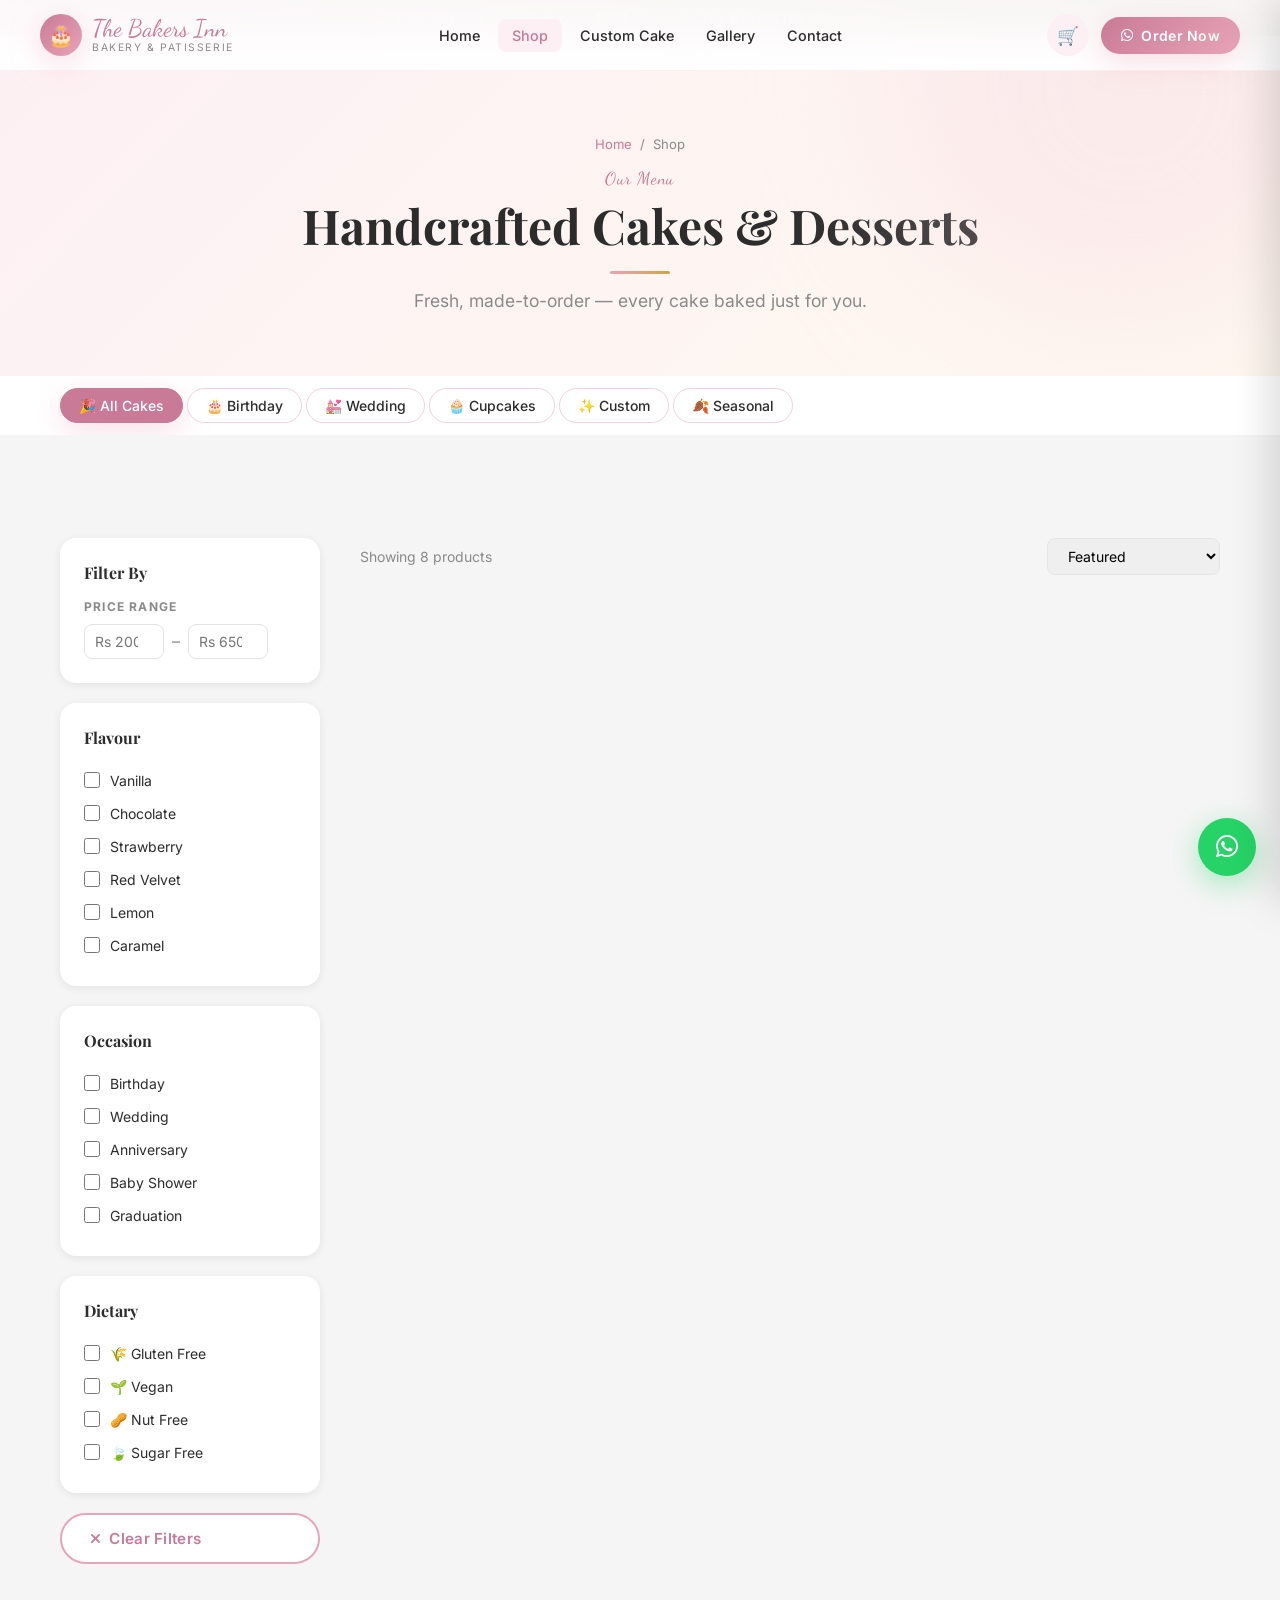
==== shop.html @ 8a005596 "main" ====
<!DOCTYPE html>
<html lang="en">
<head>
  <meta charset="UTF-8">
  <meta name="viewport" content="width=device-width, initial-scale=1.0">
  <title>Shop — The Bakers Inn</title>
  <meta name="description" content="Browse our full menu of handcrafted cakes. Birthday cakes, wedding cakes, cupcakes, and custom designs. Order online or via WhatsApp.">
  <link rel="icon" type="image/svg+xml" href="data:image/svg+xml,<svg xmlns='http://www.w3.org/2000/svg' viewBox='0 0 100 100'><text y='.9em' font-size='90'>🎂</text></svg>">
  <link rel="preconnect" href="https://fonts.googleapis.com">
  <link rel="preconnect" href="https://fonts.gstatic.com" crossorigin>
  <link href="https://fonts.googleapis.com/css2?family=Playfair+Display:ital,wght@0,400;0,600;0,700;1,400;1,600&family=Inter:wght@300;400;500;600;700&family=Dancing+Script:wght@600;700&display=swap" rel="stylesheet">
  <link rel="stylesheet" href="https://cdn.jsdelivr.net/npm/@fortawesome/fontawesome-free@6.4.0/css/all.min.css">
  <link rel="stylesheet" href="css/style.css">
  <style>
    .shop-layout { display: grid; grid-template-columns: 260px 1fr; gap: 40px; align-items: start; }
    .shop-sidebar { position: sticky; top: 90px; }
    .filter-card { background: var(--white); border-radius: var(--radius); padding: 24px; box-shadow: var(--shadow-sm); margin-bottom: 20px; }
    .filter-card h4 { font-family: var(--font-serif); font-weight: 700; margin-bottom: 16px; font-size: 1rem; }
    .filter-option { display: flex; align-items: center; gap: 10px; padding: 8px 0; cursor: pointer; }
    .filter-option input[type="checkbox"], .filter-option input[type="radio"] { width: 16px; height: 16px; accent-color: var(--rose-deep); }
    .filter-option label { font-size: .875rem; cursor: pointer; color: var(--charcoal); }
    .filter-option label:hover { color: var(--rose-deep); }
    .price-range { display: flex; align-items: center; gap: 8px; margin-top: 8px; }
    .price-range input { width: 80px; padding: 8px 10px; border: 1.5px solid #E5E5E5; border-radius: 8px; font-size: .875rem; }
    .sort-bar { display: flex; align-items: center; justify-content: space-between; margin-bottom: 24px; flex-wrap: wrap; gap: 12px; }
    .sort-bar .result-count { font-size: .875rem; color: var(--gray-mid); }
    .sort-bar select { padding: 8px 16px; border: 1.5px solid #E5E5E5; border-radius: 8px; font-size: .875rem; outline: none; cursor: pointer; }
    .product-detail-modal { position: fixed; inset: 0; background: rgba(0,0,0,.6); z-index: 3000; display: flex; align-items: center; justify-content: center; padding: 20px; opacity: 0; pointer-events: none; transition: opacity .3s; }
    .product-detail-modal.open { opacity: 1; pointer-events: all; }
    .modal-box { background: white; border-radius: var(--radius); max-width: 800px; width: 100%; max-height: 90vh; overflow-y: auto; display: grid; grid-template-columns: 1fr 1fr; }
    .modal-img { height: 100%; min-height: 400px; object-fit: cover; border-radius: var(--radius) 0 0 var(--radius); }
    .modal-body { padding: 32px; display: flex; flex-direction: column; }
    .modal-close { position: absolute; top: 16px; right: 16px; width: 36px; height: 36px; background: rgba(0,0,0,.4); border-radius: 50%; color: white; display: flex; align-items: center; justify-content: center; cursor: pointer; }
    @media (max-width: 900px) { .shop-layout { grid-template-columns: 1fr; } .shop-sidebar { position: static; } .modal-box { grid-template-columns: 1fr; } .modal-img { min-height: 250px; border-radius: var(--radius) var(--radius) 0 0; } }
    .no-results { text-align: center; padding: 80px 20px; color: var(--gray-mid); }
    .no-results .emoji { font-size: 4rem; display: block; margin-bottom: 16px; }
  </style>
</head>
<body>

<!-- Announcement -->
<div class="announcement-bar">
  🎉 Free delivery on orders over $80! Use code <strong>The Bakers Inn</strong> · <a href="shop.html">Shop Now →</a>
</div>

<!-- Nav -->
<nav class="navbar" id="navbar">
  <div class="nav-inner">
    <a href="index.html" class="nav-logo">
      <div class="logo-icon">🎂</div>
      <div>
        <div class="logo-text">The Bakers Inn</div>
        <div class="logo-sub">Bakery & Patisserie</div>
      </div>
    </a>
    <div class="nav-links">
      <a href="index.html">Home</a>
      <a href="shop.html" class="active">Shop</a>
      <a href="builder.html">Custom Cake</a>
      <a href="gallery.html">Gallery</a>
      <a href="index.html#contact">Contact</a>
    </div>
    <div class="nav-actions">
      <button class="nav-cart-btn" id="cartToggle" aria-label="Cart">🛒<span class="cart-count" id="cartCount">0</span></button>
      <a href="https://wa.me/923111111987?text=Hi!%20I'd%20like%20to%20order." target="_blank" class="btn btn-primary btn-sm">
        <i class="fab fa-whatsapp"></i> Order Now
      </a>
      <button class="hamburger" id="hamburger"><span></span><span></span><span></span></button>
    </div>
  </div>
</nav>

<!-- Mobile Menu -->
<div class="mobile-menu" id="mobileMenu">
  <a href="index.html">🏠 Home</a>
  <a href="shop.html">🛍️ Shop</a>
  <a href="builder.html">🎨 Custom Cake Builder</a>
  <a href="gallery.html">📸 Gallery</a>
  <a href="index.html#contact">📍 Contact</a>
  <div class="mobile-cta"><a href="https://wa.me/923111111987" target="_blank" class="btn btn-whatsapp" style="width:100%;justify-content:center;"><i class="fab fa-whatsapp"></i> Chat on WhatsApp</a></div>
</div>

<!-- Page Header -->
<div class="page-header">
  <div class="container">
    <div class="breadcrumb"><a href="index.html">Home</a><span>/</span><span>Shop</span></div>
    <span class="section-label">Our Menu</span>
    <h1 class="section-title">Handcrafted Cakes & Desserts</h1>
    <div class="divider"></div>
    <p class="section-subtitle" style="margin:12px auto 0;">Fresh, made-to-order — every cake baked just for you.</p>
  </div>
</div>

<!-- Category Tabs -->
<div style="background:white;border-bottom:1px solid var(--gray-soft);position:sticky;top:70px;z-index:100;padding:0 20px;">
  <div class="container" style="overflow-x:auto;">
    <div style="display:flex;gap:4px;padding:12px 0;min-width:max-content;">
      <button class="chip active" data-cat="all" onclick="filterCategory(this,'all')">🎉 All Cakes</button>
      <button class="chip" data-cat="birthday" onclick="filterCategory(this,'birthday')">🎂 Birthday</button>
      <button class="chip" data-cat="wedding" onclick="filterCategory(this,'wedding')">💒 Wedding</button>
      <button class="chip" data-cat="cupcakes" onclick="filterCategory(this,'cupcakes')">🧁 Cupcakes</button>
      <button class="chip" data-cat="custom" onclick="filterCategory(this,'custom')">✨ Custom</button>
      <button class="chip" data-cat="seasonal" onclick="filterCategory(this,'seasonal')">🍂 Seasonal</button>
    </div>
  </div>
</div>

<!-- Main Content -->
<section class="section" style="background:var(--gray-soft);">
  <div class="container">
    <div class="shop-layout">

      <!-- Sidebar Filters -->
      <aside class="shop-sidebar">
        <div class="filter-card">
          <h4>Filter By</h4>
          <div style="font-size:.75rem;font-weight:700;letter-spacing:.1em;text-transform:uppercase;color:var(--gray-mid);margin-bottom:10px;">Price Range</div>
          <div class="price-range">
            <input type="number" id="priceMin" placeholder="Rs 2000" min="2000" onchange="applyFilters()">
            <span style="color:var(--gray-mid);">–</span>
            <input type="number" id="priceMax" placeholder="Rs 6500" min="6500" onchange="applyFilters()">
          </div>
        </div>

        <div class="filter-card">
          <h4>Flavour</h4>
          <div id="flavourFilters">
            <label class="filter-option"><input type="checkbox" value="vanilla" onchange="applyFilters()"><label>Vanilla</label></label>
            <label class="filter-option"><input type="checkbox" value="chocolate" onchange="applyFilters()"><label>Chocolate</label></label>
            <label class="filter-option"><input type="checkbox" value="strawberry" onchange="applyFilters()"><label>Strawberry</label></label>
            <label class="filter-option"><input type="checkbox" value="red-velvet" onchange="applyFilters()"><label>Red Velvet</label></label>
            <label class="filter-option"><input type="checkbox" value="lemon" onchange="applyFilters()"><label>Lemon</label></label>
            <label class="filter-option"><input type="checkbox" value="caramel" onchange="applyFilters()"><label>Caramel</label></label>
          </div>
        </div>

        <div class="filter-card">
          <h4>Occasion</h4>
          <div class="filter-option"><input type="checkbox" value="birthday" onchange="applyFilters()"><label>Birthday</label></div>
          <div class="filter-option"><input type="checkbox" value="wedding" onchange="applyFilters()"><label>Wedding</label></div>
          <div class="filter-option"><input type="checkbox" value="anniversary" onchange="applyFilters()"><label>Anniversary</label></div>
          <div class="filter-option"><input type="checkbox" value="baby-shower" onchange="applyFilters()"><label>Baby Shower</label></div>
          <div class="filter-option"><input type="checkbox" value="graduation" onchange="applyFilters()"><label>Graduation</label></div>
        </div>

        <div class="filter-card">
          <h4>Dietary</h4>
          <div class="filter-option"><input type="checkbox" value="gluten-free" onchange="applyFilters()"><label>🌾 Gluten Free</label></div>
          <div class="filter-option"><input type="checkbox" value="vegan" onchange="applyFilters()"><label>🌱 Vegan</label></div>
          <div class="filter-option"><input type="checkbox" value="nut-free" onchange="applyFilters()"><label>🥜 Nut Free</label></div>
          <div class="filter-option"><input type="checkbox" value="sugar-free" onchange="applyFilters()"><label>🍃 Sugar Free</label></div>
        </div>

        <button class="btn btn-secondary" style="width:100%;" onclick="clearFilters()">
          <i class="fas fa-times"></i> Clear Filters
        </button>
      </aside>

      <!-- Product Grid -->
      <div>
        <div class="sort-bar">
          <span class="result-count" id="resultCount">Showing all products</span>
          <select id="sortSelect" onchange="sortProducts()">
            <option value="featured">Featured</option>
            <option value="price-low">Price: Low to High</option>
            <option value="price-high">Price: High to Low</option>
            <option value="rating">Best Rated</option>
            <option value="newest">Newest</option>
          </select>
        </div>
        <div class="products-grid" id="shopGrid">
          <!-- Rendered by JS -->
        </div>
        <div id="noResults" class="no-results" style="display:none;">
          <span class="emoji">🔍</span>
          <h3 style="font-family:var(--font-serif);margin-bottom:8px;">No cakes found</h3>
          <p>Try adjusting your filters or <a href="#" onclick="clearFilters()" style="color:var(--rose-deep);">clear all filters</a>.</p>
        </div>
      </div>
    </div>
  </div>
</section>

<!-- Product Detail Modal -->
<div class="product-detail-modal" id="productModal">
  <div class="modal-box" id="modalBox" style="position:relative;">
    <button class="modal-close" id="modalClose">✕</button>
    <img src="" alt="" id="modalImg" class="modal-img">
    <div class="modal-body" id="modalBody"></div>
  </div>
</div>

<!-- Cart Sidebar -->
<div class="cart-overlay" id="cartOverlay"></div>
<div class="cart-sidebar" id="cartSidebar">
  <div class="cart-header"><h3>🛒 Your Cart</h3><button class="cart-close" id="cartClose">✕</button></div>
  <div class="cart-items" id="cartItems">
    <div class="cart-empty"><div class="empty-icon">🎂</div><strong>Your cart is empty</strong><p>Add some delicious cakes!</p></div>
  </div>
  <div class="cart-footer" id="cartFooter" style="display:none;">
    <div class="cart-totals">
      <div class="cart-total-row"><span>Subtotal</span><span id="cartSubtotal">Rs 0.00</span></div>
      <div class="cart-total-row"><span>Delivery</span><span id="cartDelivery">Rs 320.00</span></div>
      <div class="cart-total-row total"><span>Total</span><span id="cartTotal">Rs 0.00</span></div>
    </div>
    <div class="cart-checkout-btns">
      <a href="https://wa.me/923111111987" target="_blank" id="cartWhatsApp" class="btn btn-whatsapp"><i class="fab fa-whatsapp"></i> Order via WhatsApp</a>
      <button class="btn btn-primary" onclick="proceedToCheckout()"><i class="fas fa-credit-card"></i> Checkout</button>
    </div>
  </div>
</div>

<!-- Sticky WA -->
<a href="https://wa.me/923111111987?text=Hi!" target="_blank" class="sticky-wa"><i class="fab fa-whatsapp"></i></a>
<div class="toast-container" id="toastContainer"></div>

<script src="js/app.js"></script>
<script>
let currentCategory = 'all';
let filteredProducts = [];

document.addEventListener('DOMContentLoaded', () => {
  // Check URL param
  const params = new URLSearchParams(window.location.search);
  const cat = params.get('cat');
  if (cat) {
    const btn = document.querySelector(`[data-cat="${cat}"]`);
    if (btn) filterCategory(btn, cat);
  } else {
    renderShop(getFallbackProducts());
  }

  // Modal close
  document.getElementById('modalClose').onclick = closeModal;
  document.getElementById('productModal').onclick = (e) => {
    if (e.target === document.getElementById('productModal')) closeModal();
  };
});

function filterCategory(btn, cat) {
  document.querySelectorAll('.chip').forEach(c => c.classList.remove('active'));
  btn.classList.add('active');
  currentCategory = cat;
  applyFilters();
}

function applyFilters() {
  let products = getFallbackProducts();
  if (currentCategory !== 'all') {
    products = products.filter(p => p.category === currentCategory);
  }
  const minPrice = parseFloat(document.getElementById('priceMin').value) || 2000;
  const maxPrice = parseFloat(document.getElementById('priceMax').value) || 9999;
  products = products.filter(p => p.price >= minPrice && p.price <= maxPrice);
  filteredProducts = products;
  renderShop(products);
}

function sortProducts() {
  const sort = document.getElementById('sortSelect').value;
  let products = filteredProducts.length ? [...filteredProducts] : getFallbackProducts();
  switch(sort) {
    case 'price-low': products.sort((a,b) => a.price - b.price); break;
    case 'price-high': products.sort((a,b) => b.price - a.price); break;
    case 'rating': products.sort((a,b) => b.rating - a.rating); break;
    case 'newest': products.sort((a,b) => (b.isNew ? 1 : 0) - (a.isNew ? 1 : 0)); break;
    default: break;
  }
  renderShop(products, false);
}

function clearFilters() {
  document.querySelectorAll('input[type="checkbox"]').forEach(c => c.checked = false);
  document.getElementById('priceMin').value = '';
  document.getElementById('priceMax').value = '';
  currentCategory = 'all';
  document.querySelectorAll('.chip').forEach(c => c.classList.remove('active'));
  document.querySelector('[data-cat="all"]').classList.add('active');
  filteredProducts = [];
  renderShop(getFallbackProducts());
}

function renderShop(products, animate = true) {
  const grid = document.getElementById('shopGrid');
  const noResults = document.getElementById('noResults');
  const count = document.getElementById('resultCount');
  if (!products.length) {
    grid.innerHTML = '';
    noResults.style.display = 'block';
    count.textContent = '0 products found';
    return;
  }
  noResults.style.display = 'none';
  count.textContent = `Showing ${products.length} product${products.length !== 1 ? 's' : ''}`;
  grid.innerHTML = products.map((p, i) => createProductCard(p, true)).join('');
}

function openProductModal(id) {
  const p = getFallbackProducts().find(p => p.id === id);
  if (!p) return;
  document.getElementById('modalImg').src = p.image;
  document.getElementById('modalImg').alt = p.name;
  document.getElementById('modalBody').innerHTML = `
    <div style="font-size:.72rem;font-weight:600;letter-spacing:.1em;text-transform:uppercase;color:var(--rose-deep);margin-bottom:8px;">${p.categoryLabel}</div>
    <h2 style="font-family:var(--font-serif);font-size:1.6rem;font-weight:700;margin-bottom:8px;">${p.name}</h2>
    <div style="display:flex;align-items:center;gap:8px;margin-bottom:16px;">
      <span class="stars" style="color:var(--gold);">${'★'.repeat(Math.floor(p.rating))}</span>
      <span style="font-weight:700;">${p.rating}</span>
      <span style="color:var(--gray-mid);font-size:.85rem;">(${p.reviews} reviews)</span>
    </div>
    <p style="font-size:.9rem;color:var(--gray-mid);line-height:1.7;margin-bottom:16px;">${p.description}</p>
    <div style="background:var(--gray-soft);border-radius:var(--radius-sm);padding:16px;margin-bottom:16px;">
      <div style="font-size:.8rem;font-weight:600;margin-bottom:8px;color:var(--charcoal);">Details</div>
      <div style="display:grid;grid-template-columns:1fr 1fr;gap:8px;font-size:.82rem;color:var(--gray-mid);">
        ${p.details ? p.details.map(d => `<div><strong style="color:var(--charcoal);">${d.k}:</strong> ${d.v}</div>`).join('') : ''}
      </div>
    </div>
    <div style="display:flex;align-items:baseline;gap:12px;margin-bottom:20px;">
      <span style="font-family:var(--font-serif);font-size:2rem;font-weight:700;color:var(--rose-deep);">$${p.price.toFixed(2)}</span>
      ${p.oldPrice ? `<span style="text-decoration:line-through;color:var(--gray-mid);">$${p.oldPrice.toFixed(2)}</span>` : ''}
    </div>
    <div style="display:flex;flex-direction:column;gap:10px;margin-top:auto;">
      <button class="btn btn-primary" onclick="addToCart(${JSON.stringify(p).replace(/"/g,'&quot;')});closeModal();">
        <i class="fas fa-shopping-cart"></i> Add to Cart
      </button>
      <a href="https://wa.me/923111111987?text=Hi!%20I'd%20like%20to%20order%20the%20${encodeURIComponent(p.name)}%20for%20$${p.price}" 
         target="_blank" class="btn btn-whatsapp">
        <i class="fab fa-whatsapp"></i> Order via WhatsApp
      </a>
      <a href="builder.html" class="btn btn-secondary btn-sm">
        <i class="fas fa-magic"></i> Customize This Cake
      </a>
    </div>
  `;
  document.getElementById('productModal').classList.add('open');
  document.body.style.overflow = 'hidden';
}

function closeModal() {
  document.getElementById('productModal').classList.remove('open');
  document.body.style.overflow = '';
}
</script>
</body>
</html>
---- css/style.css ----
/* ============================================================
   The Bakers Inn — Premium Design System
   ============================================================ */

/* ── Google Fonts ── */
@import url('https://fonts.googleapis.com/css2?family=Playfair+Display:ital,wght@0,400;0,500;0,600;0,700;1,400;1,600&family=Inter:wght@300;400;500;600;700&family=Dancing+Script:wght@600;700&display=swap');

/* ── CSS Custom Properties ── */
:root {
  /* Palette */
  --rose: #E8A4B8;
  --rose-light: #F5D0DD;
  --rose-deep: #C97A96;
  --blush: #FDF0F4;
  --cream: #FEF9F0;
  --gold: #C9A84C;
  --gold-light: #F0D98C;
  --brown: #6B3F2A;
  --charcoal: #2C2C2C;
  --gray-soft: #F5F5F5;
  --gray-mid: #8A8A8A;
  --white: #FFFFFF;

  /* Typography */
  --font-serif: 'Playfair Display', Georgia, serif;
  --font-sans: 'Inter', system-ui, sans-serif;
  --font-script: 'Dancing Script', cursive;

  /* Spacing */
  --section-gap: clamp(60px, 8vw, 120px);
  --container: 1200px;
  --radius: 16px;
  --radius-sm: 8px;
  --radius-lg: 32px;

  /* Shadows */
  --shadow-sm: 0 2px 8px rgba(0, 0, 0, .08);
  --shadow-md: 0 8px 30px rgba(0, 0, 0, .10);
  --shadow-lg: 0 20px 60px rgba(0, 0, 0, .12);
  --shadow-rose: 0 8px 30px rgba(232, 164, 184, .35);

  /* Transitions */
  --ease: cubic-bezier(.25, .46, .45, .94);
  --fast: .2s var(--ease);
  --med: .4s var(--ease);
  --slow: .6s var(--ease);
}

/* ── Reset & Base ── */
*,
*::before,
*::after {
  box-sizing: border-box;
  margin: 0;
  padding: 0;
}

html {
  scroll-behavior: smooth;
  font-size: 16px;
}

body {
  font-family: var(--font-sans);
  color: var(--charcoal);
  background: var(--white);
  -webkit-font-smoothing: antialiased;
  overflow-x: hidden;
}

img {
  max-width: 100%;
  height: auto;
  display: block;
}

a {
  text-decoration: none;
  color: inherit;
}

button {
  cursor: pointer;
  border: none;
  outline: none;
  font-family: var(--font-sans);
}

input,
textarea,
select {
  font-family: var(--font-sans);
}

ul {
  list-style: none;
}

/* ── Utility ── */
.container {
  max-width: var(--container);
  margin: 0 auto;
  padding: 0 20px;
}

.section {
  padding: var(--section-gap) 0;
}

.section-sm {
  padding: 48px 0;
}

.sr-only {
  position: absolute;
  width: 1px;
  height: 1px;
  overflow: hidden;
  clip: rect(0, 0, 0, 0);
}

/* Text helpers */
.text-center {
  text-align: center;
}

.text-gold {
  color: var(--gold);
}

.text-rose {
  color: var(--rose-deep);
}

/* Section labels */
.section-label {
  display: inline-block;
  font-family: var(--font-script);
  font-size: 1.1rem;
  color: var(--rose-deep);
  margin-bottom: 8px;
  letter-spacing: .03em;
}

.section-title {
  font-family: var(--font-serif);
  font-size: clamp(1.8rem, 4vw, 3rem);
  font-weight: 700;
  line-height: 1.2;
  color: var(--charcoal);
}

.section-subtitle {
  font-size: clamp(.95rem, 1.5vw, 1.1rem);
  color: var(--gray-mid);
  margin-top: 12px;
  line-height: 1.7;
  max-width: 580px;
}

/* Divider */
.divider {
  width: 60px;
  height: 3px;
  background: linear-gradient(90deg, var(--rose), var(--gold));
  border-radius: 99px;
  margin: 16px auto 0;
}

.divider-left {
  margin-left: 0;
}

/* ── Buttons ── */
.btn {
  display: inline-flex;
  align-items: center;
  gap: 8px;
  padding: 14px 28px;
  border-radius: 50px;
  font-size: .95rem;
  font-weight: 600;
  letter-spacing: .02em;
  transition: transform var(--fast), box-shadow var(--fast), background var(--fast);
  white-space: nowrap;
}

.btn:hover {
  transform: translateY(-2px);
}

.btn:active {
  transform: translateY(0);
}

.btn-primary {
  background: linear-gradient(135deg, var(--rose-deep), var(--rose));
  color: var(--white);
  box-shadow: var(--shadow-rose);
}

.btn-primary:hover {
  box-shadow: 0 12px 40px rgba(201, 122, 150, .45);
}

.btn-secondary {
  background: var(--white);
  color: var(--rose-deep);
  border: 2px solid var(--rose);
}

.btn-secondary:hover {
  background: var(--blush);
}

.btn-gold {
  background: linear-gradient(135deg, var(--gold), var(--gold-light));
  color: var(--brown);
  box-shadow: 0 8px 24px rgba(201, 168, 76, .3);
}

.btn-gold:hover {
  box-shadow: 0 12px 36px rgba(201, 168, 76, .45);
}

.btn-whatsapp {
  background: #25D366;
  color: var(--white);
  box-shadow: 0 8px 24px rgba(37, 211, 102, .3);
}

.btn-whatsapp:hover {
  background: #20bd5a;
  box-shadow: 0 12px 36px rgba(37, 211, 102, .4);
}

.btn-outline-white {
  background: transparent;
  color: var(--white);
  border: 2px solid rgba(255, 255, 255, .6);
}

.btn-outline-white:hover {
  background: rgba(255, 255, 255, .15);
  border-color: var(--white);
}

.btn-sm {
  padding: 10px 20px;
  font-size: .875rem;
}

.btn-lg {
  padding: 18px 38px;
  font-size: 1.05rem;
}

/* ── Navigation ── */
.navbar {
  position: fixed;
  top: 0;
  left: 0;
  right: 0;
  z-index: 1000;
  padding: 0 20px;
  background: rgba(255, 255, 255, .95);
  backdrop-filter: blur(20px);
  -webkit-backdrop-filter: blur(20px);
  border-bottom: 1px solid rgba(232, 164, 184, .15);
  transition: box-shadow var(--med), padding var(--fast);
}

.navbar.scrolled {
  box-shadow: var(--shadow-md);
}

.nav-inner {
  max-width: var(--container);
  margin: 0 auto;
  display: flex;
  align-items: center;
  justify-content: space-between;
  height: 70px;
}

.nav-logo {
  display: flex;
  align-items: center;
  gap: 10px;
}

.nav-logo .logo-icon {
  width: 42px;
  height: 42px;
  background: linear-gradient(135deg, var(--rose-deep), var(--rose));
  border-radius: 50%;
  display: flex;
  align-items: center;
  justify-content: center;
  font-size: 1.3rem;
  box-shadow: var(--shadow-rose);
}

.nav-logo .logo-text {
  font-family: var(--font-script);
  font-size: 1.5rem;
  color: var(--rose-deep);
  line-height: 1;
}

.nav-logo .logo-sub {
  font-size: .65rem;
  letter-spacing: .15em;
  text-transform: uppercase;
  color: var(--gray-mid);
}

.nav-links {
  display: flex;
  align-items: center;
  gap: 4px;
}

.nav-links a {
  padding: 8px 14px;
  border-radius: 8px;
  font-size: .9rem;
  font-weight: 500;
  color: var(--charcoal);
  transition: background var(--fast), color var(--fast);
}

.nav-links a:hover,
.nav-links a.active {
  background: var(--blush);
  color: var(--rose-deep);
}

.nav-actions {
  display: flex;
  align-items: center;
  gap: 12px;
}

.nav-cart-btn {
  position: relative;
  width: 42px;
  height: 42px;
  background: var(--blush);
  border-radius: 50%;
  display: flex;
  align-items: center;
  justify-content: center;
  font-size: 1.1rem;
  transition: background var(--fast), transform var(--fast);
}

.nav-cart-btn:hover {
  background: var(--rose-light);
  transform: scale(1.08);
}

.cart-count {
  position: absolute;
  top: -4px;
  right: -4px;
  width: 18px;
  height: 18px;
  background: var(--rose-deep);
  color: var(--white);
  font-size: .65rem;
  font-weight: 700;
  border-radius: 50%;
  display: flex;
  align-items: center;
  justify-content: center;
  opacity: 0;
  transform: scale(0);
  transition: opacity var(--fast), transform var(--fast);
}

.cart-count.visible {
  opacity: 1;
  transform: scale(1);
}

.hamburger {
  display: none;
  flex-direction: column;
  gap: 5px;
  width: 32px;
  padding: 4px;
  background: none;
}

.hamburger span {
  display: block;
  width: 100%;
  height: 2px;
  background: var(--charcoal);
  border-radius: 99px;
  transition: transform var(--fast), opacity var(--fast);
}

.hamburger.open span:nth-child(1) {
  transform: translateY(7px) rotate(45deg);
}

.hamburger.open span:nth-child(2) {
  opacity: 0;
}

.hamburger.open span:nth-child(3) {
  transform: translateY(-7px) rotate(-45deg);
}

/* Mobile nav */
.mobile-menu {
  display: none;
  position: fixed;
  top: 70px;
  left: 0;
  right: 0;
  bottom: 0;
  background: var(--white);
  z-index: 999;
  padding: 24px 20px;
  overflow-y: auto;
  transform: translateX(100%);
  transition: transform var(--med);
}

.mobile-menu.open {
  display: block;
  transform: translateX(0);
}

.mobile-menu a {
  display: block;
  padding: 16px 0;
  font-size: 1.1rem;
  font-weight: 500;
  color: var(--charcoal);
  border-bottom: 1px solid var(--gray-soft);
  transition: color var(--fast), padding-left var(--fast);
}

.mobile-menu a:hover {
  color: var(--rose-deep);
  padding-left: 8px;
}

.mobile-menu .mobile-cta {
  margin-top: 24px;
}

/* ── Hero ── */
.hero {
  position: relative;
  min-height: 100vh;
  display: flex;
  align-items: center;
  overflow: hidden;
  padding-top: 70px;
}

.hero-bg {
  position: absolute;
  inset: 0;
  background: linear-gradient(135deg, #FDF0F4 0%, #FFF5E8 40%, #FEF9F0 100%);
}

.hero-shape {
  position: absolute;
  border-radius: 50%;
  filter: blur(60px);
  opacity: .4;
  pointer-events: none;
}

.hero-shape-1 {
  width: 600px;
  height: 600px;
  background: var(--rose-light);
  top: -100px;
  right: -100px;
}

.hero-shape-2 {
  width: 400px;
  height: 400px;
  background: var(--gold-light);
  bottom: -80px;
  left: 10%;
  opacity: .3;
}

.hero-inner {
  position: relative;
  display: grid;
  grid-template-columns: 1fr 1fr;
  align-items: center;
  gap: 60px;
  padding: 80px 0 60px;
}

.hero-badge {
  display: inline-flex;
  align-items: center;
  gap: 8px;
  background: var(--white);
  border: 1px solid var(--rose-light);
  border-radius: 50px;
  padding: 8px 16px;
  font-size: .8rem;
  font-weight: 600;
  color: var(--rose-deep);
  margin-bottom: 20px;
  box-shadow: var(--shadow-sm);
}

.hero-badge .dot {
  width: 8px;
  height: 8px;
  background: var(--rose-deep);
  border-radius: 50%;
  animation: pulse 2s infinite;
}

@keyframes pulse {

  0%,
  100% {
    opacity: 1;
    transform: scale(1);
  }

  50% {
    opacity: .6;
    transform: scale(.8);
  }
}

.hero-title {
  font-family: var(--font-serif);
  font-size: clamp(2.4rem, 5vw, 4rem);
  font-weight: 700;
  line-height: 1.15;
  color: var(--charcoal);
  margin-bottom: 20px;
}

.hero-title em {
  font-style: italic;
  color: var(--rose-deep);
}

.hero-desc {
  font-size: clamp(1rem, 1.5vw, 1.15rem);
  color: var(--gray-mid);
  line-height: 1.75;
  margin-bottom: 32px;
  max-width: 480px;
}

.hero-actions {
  display: flex;
  flex-wrap: wrap;
  gap: 14px;
  margin-bottom: 48px;
}

.hero-stats {
  display: flex;
  gap: 32px;
}

.stat-item .stat-num {
  font-family: var(--font-serif);
  font-size: 1.8rem;
  font-weight: 700;
  color: var(--charcoal);
  line-height: 1;
}

.stat-item .stat-label {
  font-size: .78rem;
  color: var(--gray-mid);
  letter-spacing: .05em;
  text-transform: uppercase;
  margin-top: 4px;
}

/* Hero image area */
.hero-visual {
  position: relative;
  display: flex;
  align-items: center;
  justify-content: center;
}

.hero-img-wrap {
  position: relative;
  width: clamp(300px, 45vw, 520px);
  height: clamp(350px, 52vw, 600px);
}

.hero-img-main {
  width: 90%;
  height: 90%;
  object-fit: cover;
  border-radius: var(--radius-lg);
  box-shadow: var(--shadow-lg);
  position: absolute;
  bottom: 0;
  right: 0;
}

.hero-img-accent {
  width: 45%;
  height: 45%;
  object-fit: cover;
  border-radius: var(--radius);
  box-shadow: var(--shadow-md);
  position: absolute;
  top: 0;
  left: 0;
  border: 4px solid var(--white);
}

.hero-float-card {
  position: absolute;
  background: var(--white);
  border-radius: var(--radius);
  padding: 12px 16px;
  box-shadow: var(--shadow-md);
  font-size: .82rem;
  display: flex;
  align-items: center;
  gap: 10px;
}

.hero-float-card.card-rating {
  bottom: 40px;
  left: -20px;
}

.hero-float-card.card-order {
  top: 40px;
  right: -20px;
}

.float-icon {
  font-size: 1.4rem;
}

.float-text strong {
  display: block;
  font-weight: 700;
  font-size: .9rem;
}

.float-text span {
  color: var(--gray-mid);
}

.stars {
  color: var(--gold);
  letter-spacing: 1px;
}

/* ── Announcement Bar ── */
.announcement-bar {
  background: linear-gradient(90deg, var(--rose-deep), var(--brown));
  color: var(--white);
  text-align: center;
  padding: 10px 20px;
  font-size: .85rem;
  font-weight: 500;
  letter-spacing: .03em;
}

.announcement-bar a {
  text-decoration: underline;
  color: var(--gold-light);
}

/* ── Category Chips ── */
.category-chips {
  display: flex;
  flex-wrap: wrap;
  gap: 10px;
  margin-top: 32px;
}

.chip {
  display: inline-flex;
  align-items: center;
  gap: 6px;
  background: var(--white);
  border: 1.5px solid var(--rose-light);
  border-radius: 50px;
  padding: 8px 18px;
  font-size: .875rem;
  font-weight: 500;
  color: var(--charcoal);
  cursor: pointer;
  transition: all var(--fast);
}

.chip:hover,
.chip.active {
  background: var(--rose-deep);
  color: var(--white);
  border-color: var(--rose-deep);
  box-shadow: var(--shadow-rose);
}

/* ── Product Cards ── */
.products-grid {
  display: grid;
  grid-template-columns: repeat(auto-fill, minmax(280px, 1fr));
  gap: 28px;
}

.product-card {
  background: var(--white);
  border-radius: var(--radius);
  overflow: hidden;
  box-shadow: var(--shadow-sm);
  transition: transform var(--med), box-shadow var(--med);
  position: relative;
}

.product-card:hover {
  transform: translateY(-8px);
  box-shadow: var(--shadow-lg);
}

.card-img-wrap {
  position: relative;
  height: 260px;
  overflow: hidden;
}

.card-img-wrap img {
  width: 100%;
  height: 100%;
  object-fit: cover;
  transition: transform var(--slow);
}

.product-card:hover .card-img-wrap img {
  transform: scale(1.08);
}

.card-badge {
  position: absolute;
  top: 12px;
  left: 12px;
  background: var(--rose-deep);
  color: var(--white);
  font-size: .7rem;
  font-weight: 700;
  letter-spacing: .08em;
  text-transform: uppercase;
  padding: 4px 10px;
  border-radius: 50px;
}

.card-badge.gold {
  background: var(--gold);
  color: var(--brown);
}

.card-badge.green {
  background: #3aab6d;
}

.card-wishlist {
  position: absolute;
  top: 12px;
  right: 12px;
  width: 34px;
  height: 34px;
  background: var(--white);
  border-radius: 50%;
  display: flex;
  align-items: center;
  justify-content: center;
  font-size: 1rem;
  box-shadow: var(--shadow-sm);
  transition: background var(--fast), transform var(--fast);
}

.card-wishlist:hover {
  background: var(--blush);
  transform: scale(1.1);
}

.card-wishlist.active {
  color: var(--rose-deep);
}

.card-body {
  padding: 20px;
}

.card-category {
  font-size: .72rem;
  font-weight: 600;
  letter-spacing: .1em;
  text-transform: uppercase;
  color: var(--rose-deep);
  margin-bottom: 6px;
}

.card-name {
  font-family: var(--font-serif);
  font-size: 1.1rem;
  font-weight: 600;
  color: var(--charcoal);
  margin-bottom: 6px;
  line-height: 1.3;
}

.card-desc {
  font-size: .83rem;
  color: var(--gray-mid);
  line-height: 1.6;
  margin-bottom: 14px;
}

.card-rating-row {
  display: flex;
  align-items: center;
  gap: 6px;
  margin-bottom: 14px;
}

.card-rating-row .stars {
  font-size: .8rem;
}

.card-rating-row .count {
  font-size: .78rem;
  color: var(--gray-mid);
}

.card-footer {
  display: flex;
  align-items: center;
  justify-content: space-between;
  border-top: 1px solid var(--gray-soft);
  padding-top: 14px;
}

.card-price {
  display: flex;
  flex-direction: column;
}

.price-current {
  font-family: var(--font-serif);
  font-size: 1.25rem;
  font-weight: 700;
  color: var(--rose-deep);
}

.price-old {
  font-size: .8rem;
  color: var(--gray-mid);
  text-decoration: line-through;
}

.card-actions {
  display: flex;
  gap: 8px;
}

/* ── Offer Banner ── */
.offer-section {
  background: linear-gradient(135deg, var(--brown) 0%, #8B4513 50%, var(--brown) 100%);
}

.offer-inner {
  display: grid;
  grid-template-columns: repeat(auto-fit, minmax(280px, 1fr));
  gap: 28px;
}

.offer-card {
  background: rgba(255, 255, 255, .08);
  border: 1px solid rgba(255, 255, 255, .15);
  border-radius: var(--radius);
  padding: 32px;
  color: var(--white);
  position: relative;
  overflow: hidden;
  transition: transform var(--med), background var(--med);
}

.offer-card:hover {
  transform: translateY(-4px);
  background: rgba(255, 255, 255, .12);
}

.offer-card::before {
  content: '';
  position: absolute;
  top: -30px;
  right: -30px;
  width: 120px;
  height: 120px;
  border-radius: 50%;
  background: rgba(255, 255, 255, .05);
}

.offer-tag {
  display: inline-block;
  background: var(--gold);
  color: var(--brown);
  font-size: .7rem;
  font-weight: 700;
  letter-spacing: .1em;
  text-transform: uppercase;
  padding: 4px 12px;
  border-radius: 50px;
  margin-bottom: 12px;
}

.offer-card h3 {
  font-family: var(--font-serif);
  font-size: 1.4rem;
  font-weight: 700;
  margin-bottom: 8px;
}

.offer-card p {
  font-size: .9rem;
  opacity: .85;
  line-height: 1.6;
  margin-bottom: 20px;
}

.offer-discount {
  font-family: var(--font-serif);
  font-size: 2.5rem;
  font-weight: 700;
  color: var(--gold-light);
  margin: 8px 0;
}

.countdown {
  display: flex;
  gap: 12px;
  margin-bottom: 20px;
}

.countdown-item {
  text-align: center;
}

.countdown-item .num {
  display: block;
  font-family: var(--font-serif);
  font-size: 1.5rem;
  font-weight: 700;
  background: rgba(255, 255, 255, .15);
  border-radius: 8px;
  padding: 6px 12px;
  min-width: 50px;
}

.countdown-item .lbl {
  display: block;
  font-size: .65rem;
  letter-spacing: .1em;
  text-transform: uppercase;
  opacity: .7;
  margin-top: 4px;
}

/* ── Gallery Grid ── */
.gallery-grid {
  display: grid;
  grid-template-columns: repeat(3, 1fr);
  grid-auto-rows: 220px;
  gap: 16px;
}

.gallery-item {
  position: relative;
  border-radius: var(--radius-sm);
  overflow: hidden;
  cursor: pointer;
}

.gallery-item.tall {
  grid-row: span 2;
}

.gallery-item.wide {
  grid-column: span 2;
}

.gallery-item img {
  width: 100%;
  height: 100%;
  object-fit: cover;
  transition: transform var(--slow);
}

.gallery-item:hover img {
  transform: scale(1.06);
}

.gallery-overlay {
  position: absolute;
  inset: 0;
  background: linear-gradient(to top, rgba(0, 0, 0, .6), transparent);
  opacity: 0;
  transition: opacity var(--med);
  display: flex;
  align-items: flex-end;
  padding: 20px;
  color: var(--white);
}

.gallery-item:hover .gallery-overlay {
  opacity: 1;
}

.gallery-overlay span {
  font-size: .9rem;
  font-weight: 600;
}

/* ── Testimonials ── */
.testimonials-grid {
  display: grid;
  grid-template-columns: repeat(auto-fill, minmax(300px, 1fr));
  gap: 24px;
}

.testimonial-card {
  background: var(--white);
  border-radius: var(--radius);
  padding: 28px;
  box-shadow: var(--shadow-sm);
  border: 1px solid rgba(232, 164, 184, .2);
  transition: transform var(--med), box-shadow var(--med);
  position: relative;
}

.testimonial-card:hover {
  transform: translateY(-4px);
  box-shadow: var(--shadow-md);
}

.testimonial-card::before {
  content: '"';
  position: absolute;
  top: 16px;
  right: 20px;
  font-family: var(--font-serif);
  font-size: 4rem;
  color: var(--rose-light);
  line-height: 1;
}

.t-stars {
  margin-bottom: 14px;
  font-size: .9rem;
  color: var(--gold);
}

.t-text {
  font-size: .93rem;
  line-height: 1.75;
  color: var(--charcoal);
  margin-bottom: 20px;
}

.t-author {
  display: flex;
  align-items: center;
  gap: 12px;
}

.t-avatar {
  width: 46px;
  height: 46px;
  border-radius: 50%;
  object-fit: cover;
  border: 3px solid var(--rose-light);
}

.t-name {
  font-weight: 700;
  font-size: .9rem;
}

.t-handle {
  font-size: .78rem;
  color: var(--gray-mid);
}

.t-verified {
  display: inline-flex;
  align-items: center;
  gap: 4px;
  font-size: .7rem;
  color: #3aab6d;
  font-weight: 600;
}

/* ── Instagram Feed ── */
.instagram-grid {
  display: grid;
  grid-template-columns: repeat(6, 1fr);
  gap: 8px;
}

.insta-item {
  aspect-ratio: 1;
  border-radius: var(--radius-sm);
  overflow: hidden;
  position: relative;
  cursor: pointer;
}

.insta-item img {
  width: 100%;
  height: 100%;
  object-fit: cover;
  transition: transform var(--med);
}

.insta-item:hover img {
  transform: scale(1.08);
}

.insta-overlay {
  position: absolute;
  inset: 0;
  background: rgba(201, 122, 150, .75);
  display: flex;
  flex-direction: column;
  align-items: center;
  justify-content: center;
  gap: 6px;
  opacity: 0;
  transition: opacity var(--med);
  color: var(--white);
  font-size: .85rem;
  font-weight: 600;
}

.insta-item:hover .insta-overlay {
  opacity: 1;
}

.insta-overlay i {
  font-size: 1.4rem;
}

/* ── Contact Section ── */
.contact-grid {
  display: grid;
  grid-template-columns: 1fr 1.2fr;
  gap: 60px;
  align-items: start;
}

.contact-info {}

.contact-item {
  display: flex;
  align-items: flex-start;
  gap: 16px;
  padding: 20px;
  background: var(--white);
  border-radius: var(--radius-sm);
  box-shadow: var(--shadow-sm);
  margin-bottom: 16px;
  transition: transform var(--fast), box-shadow var(--fast);
}

.contact-item:hover {
  transform: translateX(4px);
  box-shadow: var(--shadow-md);
}

.contact-icon {
  width: 46px;
  height: 46px;
  background: var(--blush);
  border-radius: 12px;
  display: flex;
  align-items: center;
  justify-content: center;
  font-size: 1.2rem;
  flex-shrink: 0;
  color: var(--rose-deep);
}

.contact-item h4 {
  font-weight: 700;
  font-size: .9rem;
  margin-bottom: 4px;
}

.contact-item p,
.contact-item a {
  font-size: .88rem;
  color: var(--gray-mid);
}

.contact-item a:hover {
  color: var(--rose-deep);
}

.map-embed {
  border-radius: var(--radius);
  overflow: hidden;
  box-shadow: var(--shadow-md);
  height: 320px;
}

.map-embed iframe {
  width: 100%;
  height: 100%;
  border: none;
}

/* Hours table */
.hours-table {
  width: 100%;
  border-collapse: collapse;
}

.hours-table tr td {
  padding: 8px 12px;
  font-size: .875rem;
  border-bottom: 1px solid var(--gray-soft);
}

.hours-table tr td:first-child {
  font-weight: 600;
  color: var(--charcoal);
}

.hours-table tr td:last-child {
  color: var(--gray-mid);
  text-align: right;
}

.hours-table tr:last-child td {
  border-bottom: none;
}

.open-badge {
  display: inline-flex;
  align-items: center;
  gap: 4px;
  font-size: .7rem;
  font-weight: 700;
  background: #e8f8f0;
  color: #3aab6d;
  padding: 2px 8px;
  border-radius: 50px;
}

.open-badge::before {
  content: '';
  width: 6px;
  height: 6px;
  background: var(--dot-color, #3aab6d);
  border-radius: 50%;
}

/* ── Cart Sidebar ── */
.cart-sidebar {
  position: fixed;
  top: 0;
  right: -420px;
  bottom: 0;
  width: 420px;
  max-width: 100%;
  background: var(--white);
  z-index: 2000;
  box-shadow: -8px 0 40px rgba(0, 0, 0, .15);
  display: flex;
  flex-direction: column;
  transition: right var(--med);
}

.cart-sidebar.open {
  right: 0;
}

.cart-overlay {
  position: fixed;
  inset: 0;
  background: rgba(0, 0, 0, .4);
  z-index: 1999;
  opacity: 0;
  pointer-events: none;
  transition: opacity var(--med);
}

.cart-overlay.visible {
  opacity: 1;
  pointer-events: all;
}

.cart-header {
  display: flex;
  align-items: center;
  justify-content: space-between;
  padding: 20px 24px;
  border-bottom: 1px solid var(--gray-soft);
}

.cart-header h3 {
  font-family: var(--font-serif);
  font-size: 1.3rem;
  font-weight: 700;
}

.cart-close {
  width: 36px;
  height: 36px;
  border-radius: 50%;
  background: var(--gray-soft);
  display: flex;
  align-items: center;
  justify-content: center;
  font-size: 1.1rem;
  transition: background var(--fast);
}

.cart-close:hover {
  background: var(--rose-light);
}

.cart-items {
  flex: 1;
  overflow-y: auto;
  padding: 16px 24px;
}

.cart-empty {
  display: flex;
  flex-direction: column;
  align-items: center;
  justify-content: center;
  height: 100%;
  gap: 12px;
  color: var(--gray-mid);
  text-align: center;
}

.cart-empty .empty-icon {
  font-size: 3rem;
  opacity: .4;
}

.cart-item {
  display: flex;
  align-items: center;
  gap: 14px;
  padding: 14px 0;
  border-bottom: 1px solid var(--gray-soft);
}

.cart-item-img {
  width: 70px;
  height: 70px;
  border-radius: 12px;
  object-fit: cover;
  flex-shrink: 0;
}

.cart-item-info {
  flex: 1;
}

.cart-item-name {
  font-weight: 600;
  font-size: .9rem;
  margin-bottom: 4px;
}

.cart-item-price {
  color: var(--rose-deep);
  font-weight: 700;
  font-size: .9rem;
}

.cart-item-qty {
  display: flex;
  align-items: center;
  gap: 8px;
  margin-top: 8px;
}

.qty-btn {
  width: 26px;
  height: 26px;
  border-radius: 50%;
  background: var(--blush);
  display: flex;
  align-items: center;
  justify-content: center;
  font-size: .9rem;
  font-weight: 700;
  color: var(--rose-deep);
  transition: background var(--fast);
}

.qty-btn:hover {
  background: var(--rose-light);
}

.qty-num {
  font-size: .85rem;
  font-weight: 700;
  min-width: 20px;
  text-align: center;
}

.cart-item-remove {
  font-size: .9rem;
  color: var(--gray-mid);
  padding: 4px;
  transition: color var(--fast);
}

.cart-item-remove:hover {
  color: #e05050;
}

.cart-footer {
  padding: 20px 24px;
  border-top: 1px solid var(--gray-soft);
}

.cart-totals {
  margin-bottom: 16px;
}

.cart-total-row {
  display: flex;
  justify-content: space-between;
  font-size: .88rem;
  color: var(--gray-mid);
  padding: 4px 0;
}

.cart-total-row.total {
  font-weight: 700;
  font-size: 1.05rem;
  color: var(--charcoal);
  padding-top: 12px;
  border-top: 1px solid var(--gray-soft);
}

.cart-checkout-btns {
  display: flex;
  flex-direction: column;
  gap: 10px;
}

/* ── Form Elements ── */
.form-group {
  margin-bottom: 20px;
}

.form-label {
  display: block;
  font-size: .875rem;
  font-weight: 600;
  color: var(--charcoal);
  margin-bottom: 6px;
}

.form-input,
.form-select,
.form-textarea {
  width: 100%;
  padding: 12px 16px;
  background: var(--white);
  border: 1.5px solid #E5E5E5;
  border-radius: var(--radius-sm);
  font-size: .9rem;
  color: var(--charcoal);
  transition: border-color var(--fast), box-shadow var(--fast);
  outline: none;
}

.form-input:focus,
.form-select:focus,
.form-textarea:focus {
  border-color: var(--rose);
  box-shadow: 0 0 0 3px rgba(232, 164, 184, .2);
}

.form-textarea {
  resize: vertical;
  min-height: 100px;
}

/* Option cards */
.option-grid {
  display: grid;
  grid-template-columns: repeat(auto-fill, minmax(120px, 1fr));
  gap: 12px;
}

.option-card {
  border: 2px solid #E5E5E5;
  border-radius: var(--radius-sm);
  padding: 16px 12px;
  text-align: center;
  cursor: pointer;
  transition: all var(--fast);
  background: var(--white);
}

.option-card:hover {
  border-color: var(--rose);
  background: var(--blush);
}

.option-card.selected {
  border-color: var(--rose-deep);
  background: var(--blush);
  box-shadow: 0 0 0 3px rgba(201, 122, 150, .15);
}

.option-card .opt-icon {
  font-size: 1.8rem;
  margin-bottom: 6px;
}

.option-card .opt-name {
  font-size: .8rem;
  font-weight: 600;
  color: var(--charcoal);
}

.option-card .opt-price {
  font-size: .72rem;
  color: var(--gray-mid);
  margin-top: 2px;
}

/* Upload zone */
.upload-zone {
  border: 2px dashed var(--rose-light);
  border-radius: var(--radius);
  padding: 40px 20px;
  text-align: center;
  cursor: pointer;
  transition: border-color var(--fast), background var(--fast);
  background: var(--blush);
}

.upload-zone:hover,
.upload-zone.drag-over {
  border-color: var(--rose-deep);
  background: var(--rose-light);
}

.upload-icon {
  font-size: 2.5rem;
  color: var(--rose-deep);
  margin-bottom: 12px;
}

.upload-zone p {
  font-size: .9rem;
  color: var(--gray-mid);
}

.upload-zone strong {
  color: var(--rose-deep);
}

.upload-preview {
  display: flex;
  flex-wrap: wrap;
  gap: 10px;
  margin-top: 16px;
}

.upload-thumb {
  width: 80px;
  height: 80px;
  border-radius: 10px;
  overflow: hidden;
  position: relative;
}

.upload-thumb img {
  width: 100%;
  height: 100%;
  object-fit: cover;
}

.upload-thumb .remove-thumb {
  position: absolute;
  top: 2px;
  right: 2px;
  width: 20px;
  height: 20px;
  background: rgba(0, 0, 0, .6);
  border-radius: 50%;
  color: var(--white);
  font-size: .7rem;
  display: flex;
  align-items: center;
  justify-content: center;
  cursor: pointer;
}

/* ── Builder Page ── */
/* .builder-layout {
  display: grid;
  grid-template-columns: 1fr 380px;
  gap: 40px;
  align-items: start;
} */

.builder-steps {
  display: flex;
  gap: 0;
  margin-bottom: 32px;
  border-radius: 50px;
  overflow: hidden;
  background: var(--gray-soft);
  padding: 4px;
}

.step-tab {
  flex: 1;
  padding: 10px 16px;
  font-size: .85rem;
  font-weight: 600;
  text-align: center;
  border-radius: 50px;
  cursor: pointer;
  transition: all var(--fast);
  color: var(--gray-mid);
  background: none;
}

.step-tab.active {
  background: var(--white);
  color: var(--rose-deep);
  box-shadow: var(--shadow-sm);
}

.step-content {
  display: none;
}

.step-content.active {
  display: block;
}

.builder-summary {
  background: var(--white);
  border-radius: var(--radius);
  box-shadow: var(--shadow-md);
  overflow: hidden;
  position: sticky;
  top: 90px;
}

.summary-header {
  padding: 20px 24px;
  background: linear-gradient(135deg, var(--blush), var(--cream));
  border-bottom: 1px solid var(--rose-light);
}

.summary-header h3 {
  font-family: var(--font-serif);
  font-size: 1.2rem;
  font-weight: 700;
}

.summary-preview {
  height: 200px;
  background: var(--blush);
  display: flex;
  align-items: center;
  justify-content: center;
  font-size: 5rem;
  position: relative;
}

.summary-items {
  padding: 20px 24px;
}

.summary-row {
  display: flex;
  justify-content: space-between;
  align-items: flex-start;
  padding: 8px 0;
  border-bottom: 1px solid var(--gray-soft);
  font-size: .875rem;
}

.summary-row:last-of-type {
  border-bottom: none;
}

.summary-row .key {
  color: var(--gray-mid);
  font-weight: 500;
}

.summary-row .val {
  font-weight: 600;
  text-align: right;
  max-width: 180px;
}

.summary-total {
  padding: 16px 24px;
  background: var(--gray-soft);
  display: flex;
  justify-content: space-between;
  align-items: center;
}

.summary-total .lbl {
  font-weight: 600;
}

.summary-total .price {
  font-family: var(--font-serif);
  font-size: 1.5rem;
  font-weight: 700;
  color: var(--rose-deep);
}

.summary-cta {
  padding: 16px 24px;
  display: flex;
  flex-direction: column;
  gap: 10px;
}

/* ── Footer ── */
.footer {
  background: var(--charcoal);
  color: var(--white);
  padding: 80px 0 0;
}

.footer-grid {
  display: grid;
  grid-template-columns: 1.4fr 1fr 1fr 1.2fr;
  gap: 48px;
  padding-bottom: 60px;
}

.footer-brand p {
  font-size: .88rem;
  color: rgba(255, 255, 255, .6);
  line-height: 1.8;
  margin: 16px 0 24px;
  max-width: 280px;
}

.footer-logo {
  font-family: var(--font-script);
  font-size: 1.8rem;
  color: var(--rose-light);
}

.social-links {
  display: flex;
  gap: 12px;
}

.social-link {
  width: 38px;
  height: 38px;
  background: rgba(255, 255, 255, .08);
  border-radius: 10px;
  display: flex;
  align-items: center;
  justify-content: center;
  font-size: .95rem;
  color: rgba(255, 255, 255, .7);
  transition: all var(--fast);
}

.social-link:hover {
  background: var(--rose-deep);
  color: var(--white);
  transform: translateY(-2px);
}

.footer-col h4 {
  font-family: var(--font-serif);
  font-size: 1rem;
  font-weight: 700;
  margin-bottom: 20px;
  color: var(--white);
}

.footer-links {
  display: flex;
  flex-direction: column;
  gap: 10px;
}

.footer-links a {
  font-size: .875rem;
  color: rgba(255, 255, 255, .6);
  transition: color var(--fast), padding-left var(--fast);
}

.footer-links a:hover {
  color: var(--rose-light);
  padding-left: 4px;
}

.footer-newsletter p {
  font-size: .875rem;
  color: rgba(255, 255, 255, .6);
  line-height: 1.7;
  margin-bottom: 16px;
}

.newsletter-form {
  display: flex;
  gap: 8px;
}

.newsletter-form input {
  flex: 1;
  padding: 11px 16px;
  background: rgba(255, 255, 255, .08);
  border: 1px solid rgba(255, 255, 255, .15);
  border-radius: 50px;
  color: var(--white);
  font-size: .875rem;
  outline: none;
}

.newsletter-form input::placeholder {
  color: rgba(255, 255, 255, .4);
}

.newsletter-form input:focus {
  border-color: var(--rose);
}

.newsletter-form button {
  padding: 11px 20px;
  background: var(--rose-deep);
  color: var(--white);
  border-radius: 50px;
  font-weight: 600;
  font-size: .875rem;
  transition: background var(--fast);
  white-space: nowrap;
}

.newsletter-form button:hover {
  background: var(--rose);
}

.footer-bottom {
  padding: 20px 0;
  border-top: 1px solid rgba(255, 255, 255, .08);
  display: block;
  text-align: center;
  font-size: .8rem;
  color: rgba(255, 255, 255, .4);
}

.footer-bottom a {
  color: rgba(255, 255, 255, .6);
}

.footer-bottom a:hover {
  color: var(--rose-light);
}

/* ── Page Header ── */
.page-header {
  background: linear-gradient(135deg, var(--blush) 0%, var(--cream) 100%);
  padding: 100px 0 60px;
  text-align: center;
  position: relative;
  overflow: hidden;
}

.page-header::before {
  content: '';
  position: absolute;
  width: 500px;
  height: 500px;
  background: var(--rose-light);
  border-radius: 50%;
  top: -200px;
  right: -100px;
  opacity: .3;
  filter: blur(80px);
}

.breadcrumb {
  display: flex;
  align-items: center;
  justify-content: center;
  gap: 8px;
  font-size: .82rem;
  color: var(--gray-mid);
  margin-bottom: 16px;
}

.breadcrumb a {
  color: var(--rose-deep);
}

.breadcrumb span {
  color: var(--gray-mid);
}

/* ── Animations & Utilities ── */
.fade-up {
  opacity: 0;
  transform: translateY(30px);
  transition: opacity var(--slow), transform var(--slow);
}

.fade-up.visible {
  opacity: 1;
  transform: translateY(0);
}

.fade-up.delay-1 {
  transition-delay: .1s;
}

.fade-up.delay-2 {
  transition-delay: .2s;
}

.fade-up.delay-3 {
  transition-delay: .3s;
}

.fade-up.delay-4 {
  transition-delay: .4s;
}

/* ── Toast notification ── */
.toast-container {
  position: fixed;
  bottom: 20px;
  left: 50%;
  transform: translateX(-50%);
  z-index: 3000;
  display: flex;
  flex-direction: column;
  gap: 8px;
  pointer-events: none;
}

.toast {
  background: var(--charcoal);
  color: var(--white);
  padding: 12px 20px;
  border-radius: 50px;
  font-size: .875rem;
  font-weight: 500;
  box-shadow: var(--shadow-lg);
  display: flex;
  align-items: center;
  gap: 10px;
  animation: toast-in var(--fast) forwards;
  pointer-events: all;
}

.toast.success {
  background: #2d9e65;
}

.toast.error {
  background: #e05050;
}

@keyframes toast-in {
  from {
    opacity: 0;
    transform: translateY(20px);
  }

  to {
    opacity: 1;
    transform: translateY(0);
  }
}

@keyframes toast-out {
  from {
    opacity: 1;
    transform: translateY(0);
  }

  to {
    opacity: 0;
    transform: translateY(20px);
  }
}

/* ── Sticky WhatsApp ── */
.sticky-wa {
  position: fixed;
  bottom: 24px;
  right: 24px;
  z-index: 900;
  width: 58px;
  height: 58px;
  background: #25D366;
  border-radius: 50%;
  display: flex;
  align-items: center;
  justify-content: center;
  font-size: 1.6rem;
  color: var(--white);
  box-shadow: 0 8px 30px rgba(37, 211, 102, .4);
  transition: transform var(--fast), box-shadow var(--fast);
  animation: wa-bounce 3s ease-in-out infinite;
}

.sticky-wa:hover {
  transform: scale(1.1);
  box-shadow: 0 12px 40px rgba(37, 211, 102, .5);
  animation: none;
}

@keyframes wa-bounce {

  0%,
  100% {
    transform: translateY(0);
  }

  50% {
    transform: translateY(-6px);
  }
}

/* ── Lightbox ── */
.lightbox {
  position: fixed;
  inset: 0;
  background: rgba(0, 0, 0, .9);
  z-index: 4000;
  display: flex;
  align-items: center;
  justify-content: center;
  opacity: 0;
  pointer-events: none;
  transition: opacity var(--med);
}

.lightbox.open {
  opacity: 1;
  pointer-events: all;
}

.lightbox img {
  max-width: 90vw;
  max-height: 90vh;
  border-radius: var(--radius-sm);
  box-shadow: var(--shadow-lg);
}

.lightbox-close {
  position: absolute;
  top: 20px;
  right: 20px;
  width: 44px;
  height: 44px;
  background: rgba(255, 255, 255, .15);
  border-radius: 50%;
  display: flex;
  align-items: center;
  justify-content: center;
  color: var(--white);
  font-size: 1.2rem;
  cursor: pointer;
  transition: background var(--fast);
}

.lightbox-close:hover {
  background: rgba(255, 255, 255, .25);
}

/* ── Responsive ── */
@media (max-width: 1024px) {
  .hero-inner {
    grid-template-columns: 1fr;
    text-align: center;
    gap: 40px;
  }

  .hero-desc {
    margin: 0 auto 32px;
  }

  .hero-actions {
    justify-content: center;
  }

  .hero-stats {
    justify-content: center;
  }

  .hero-visual {
    order: -1;
  }

  .hero-img-wrap {
    width: 320px;
    height: 380px;
    margin: 0 auto;
  }

  .builder-layout {
    grid-template-columns: 1fr;
  }

  .builder-summary {
    position: static;
  }

  .contact-grid {
    grid-template-columns: 1fr;
  }

  .footer-grid {
    grid-template-columns: 1fr 1fr;
  }

  .instagram-grid {
    grid-template-columns: repeat(3, 1fr);
  }
}

@media (max-width: 768px) {
  .nav-links {
    display: none;
  }

  .hamburger {
    display: flex;
  }

  .hero-float-card.card-rating {
    display: none;
  }

  .gallery-grid {
    grid-template-columns: 1fr 1fr;
  }

  .gallery-item.wide {
    grid-column: span 1;
  }

  .footer-grid {
    grid-template-columns: 1fr;
    gap: 32px;
  }

  .instagram-grid {
    grid-template-columns: repeat(3, 1fr);
  }

  .progress-steps {
    gap: 0;
  }

  .prog-label {
    font-size: .65rem;
  }
}

@media (max-width: 480px) {
  .hero-img-wrap {
    width: 280px;
    height: 320px;
  }

  .hero-float-card {
    display: none;
  }

  .gallery-grid {
    grid-template-columns: 1fr;
  }

  .gallery-item.tall {
    grid-row: span 1;
  }

  .products-grid {
    grid-template-columns: 1fr;
  }

  .instagram-grid {
    grid-template-columns: repeat(2, 1fr);
  }

  .btn-lg {
    padding: 14px 24px;
    font-size: .95rem;
  }

  .offer-inner {
    grid-template-columns: 1fr;
  }

  .countdown {
    gap: 8px;
  }

  .countdown-item .num {
    min-width: 38px;
    font-size: 1.2rem;
  }

  .cart-sidebar {
    width: 100%;
    right: -100%;
  }

  .tracking-form {
    flex-direction: column;
  }
}
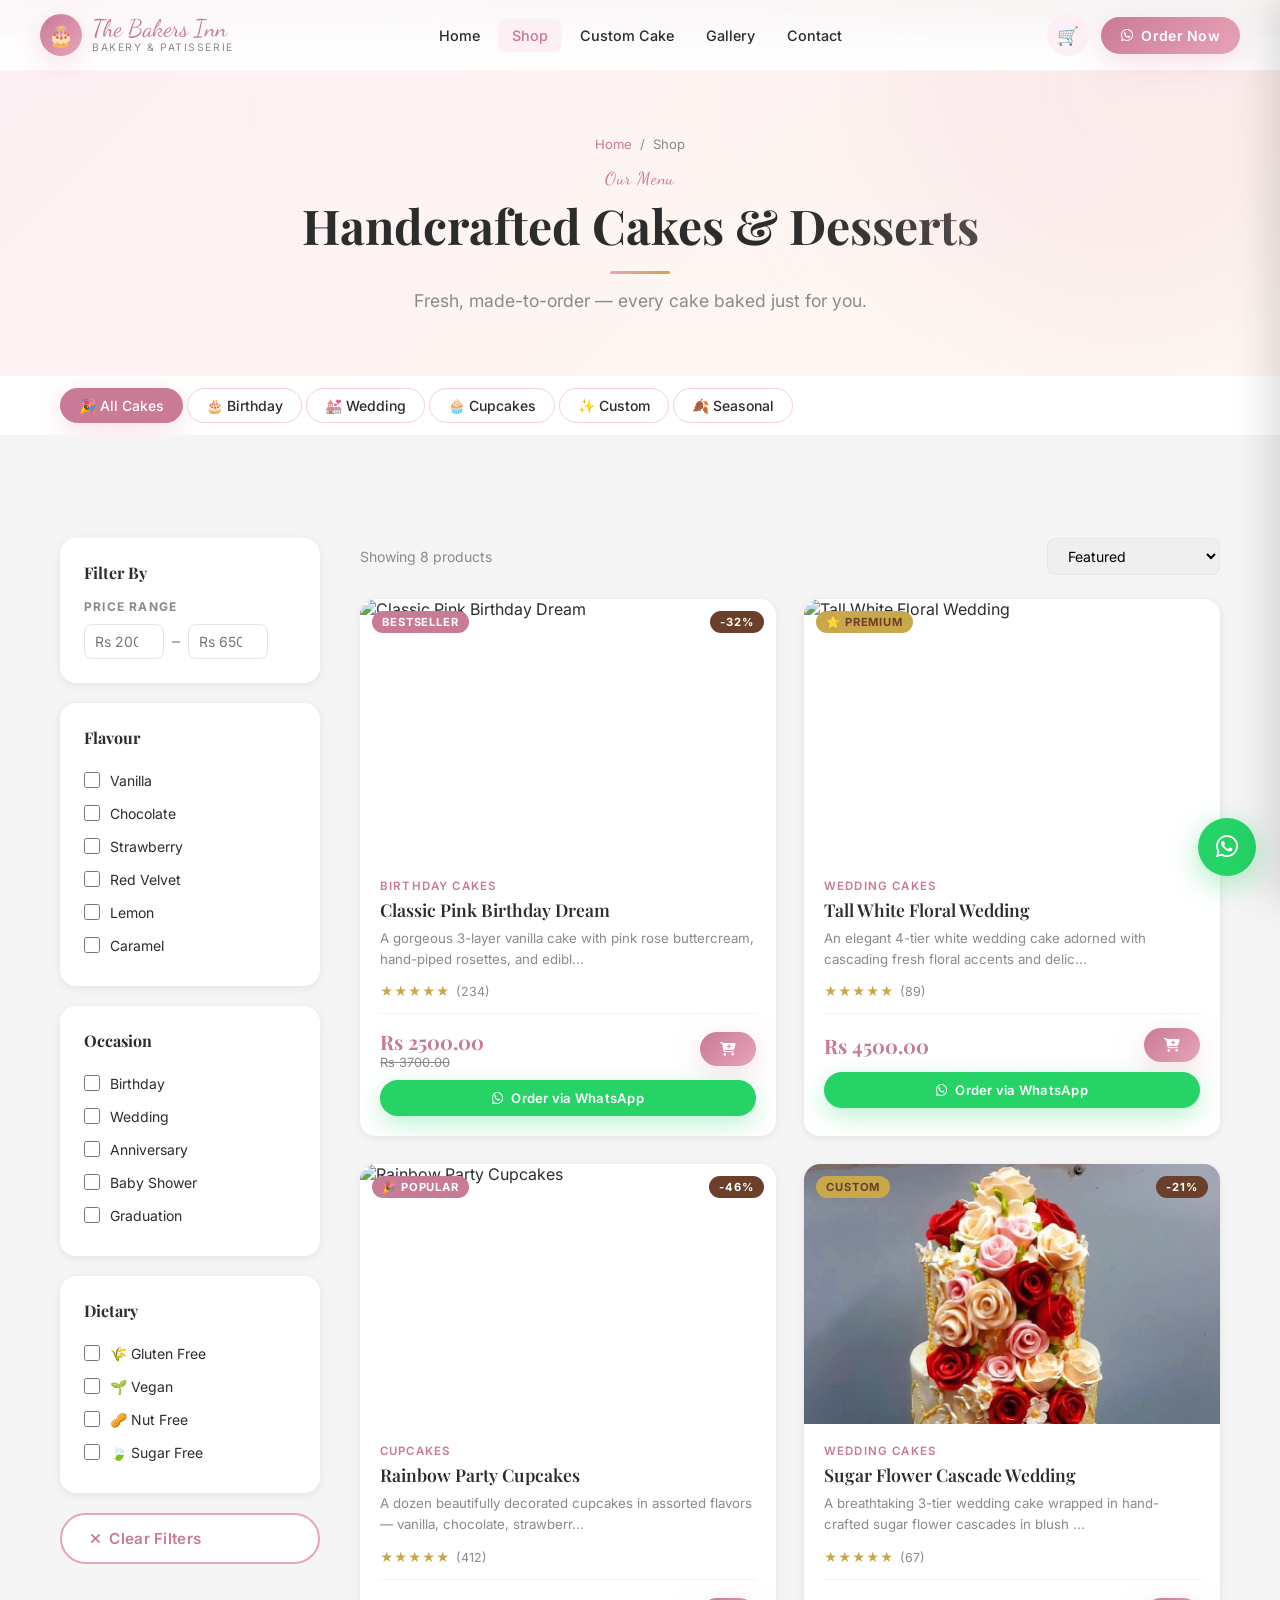
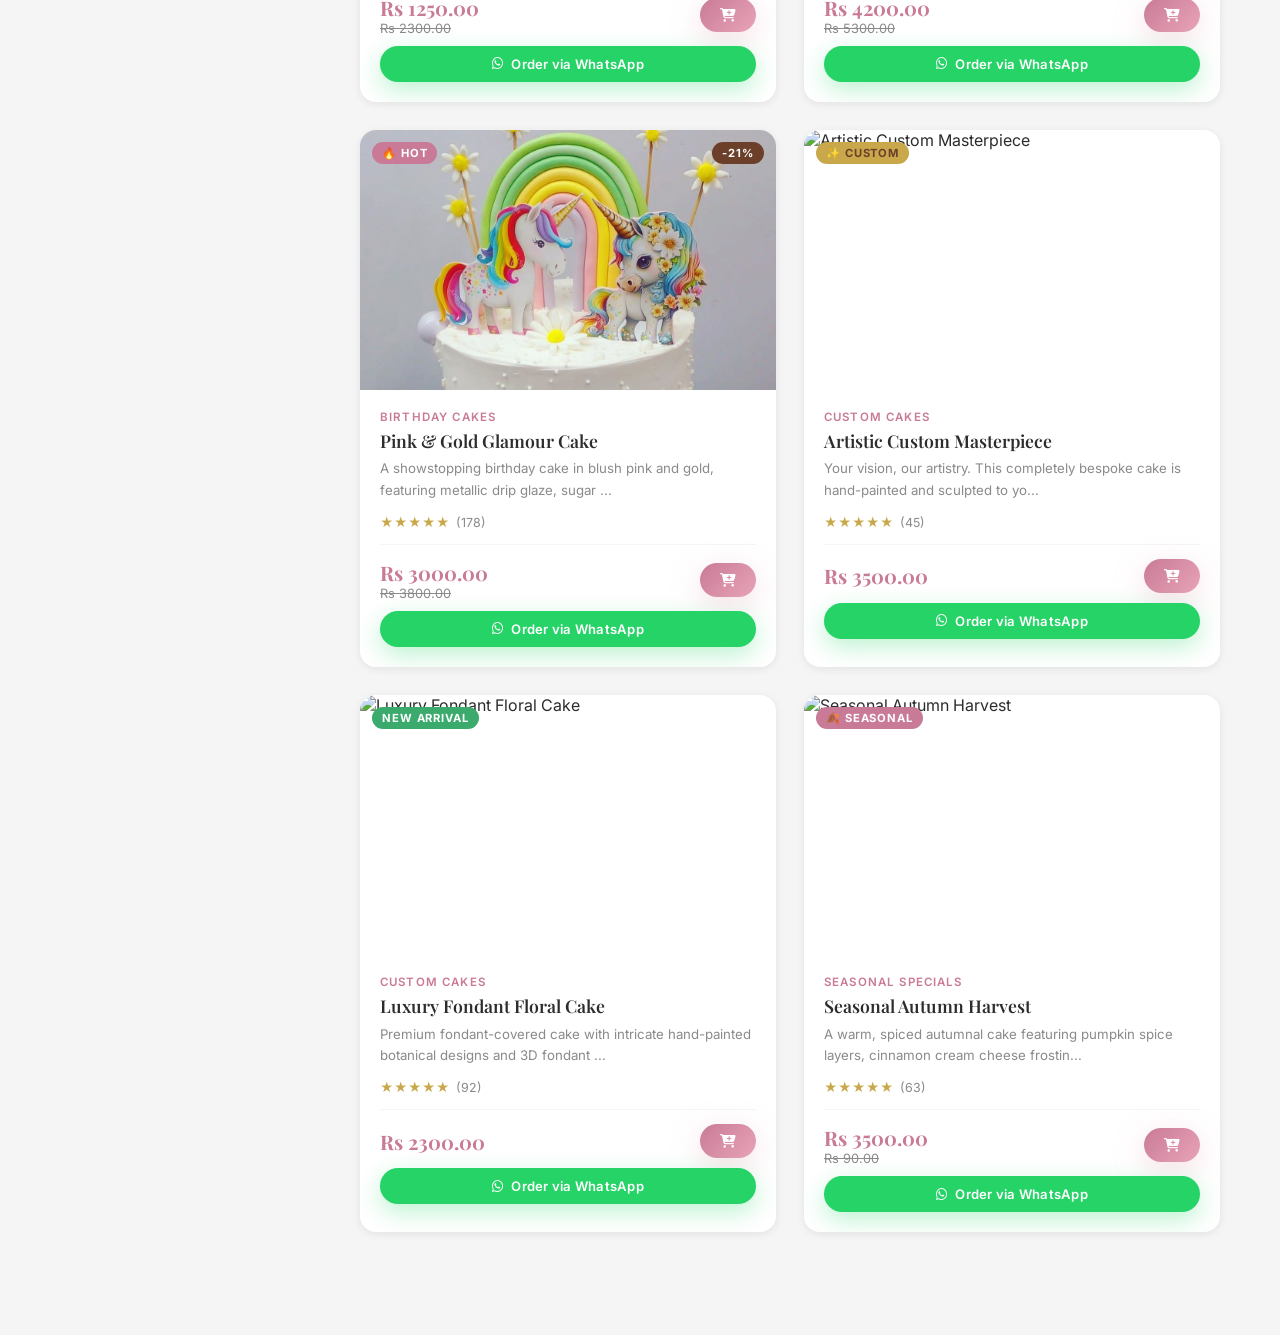
==== commit b220b431: "main" ====
--- a/shop.html
+++ b/shop.html
@@ -1,306 +1,497 @@
 <!DOCTYPE html>
 <html lang="en">
+
 <head>
   <meta charset="UTF-8">
   <meta name="viewport" content="width=device-width, initial-scale=1.0">
   <title>Shop — The Bakers Inn</title>
-  <meta name="description" content="Browse our full menu of handcrafted cakes. Birthday cakes, wedding cakes, cupcakes, and custom designs. Order online or via WhatsApp.">
-  <link rel="icon" type="image/svg+xml" href="data:image/svg+xml,<svg xmlns='http://www.w3.org/2000/svg' viewBox='0 0 100 100'><text y='.9em' font-size='90'>🎂</text></svg>">
+  <meta name="description"
+    content="Browse our full menu of handcrafted cakes. Birthday cakes, wedding cakes, cupcakes, and custom designs. Order online or via WhatsApp.">
+  <link rel="icon" type="image/svg+xml"
+    href="data:image/svg+xml,<svg xmlns='http://www.w3.org/2000/svg' viewBox='0 0 100 100'><text y='.9em' font-size='90'>🎂</text></svg>">
   <link rel="preconnect" href="https://fonts.googleapis.com">
   <link rel="preconnect" href="https://fonts.gstatic.com" crossorigin>
-  <link href="https://fonts.googleapis.com/css2?family=Playfair+Display:ital,wght@0,400;0,600;0,700;1,400;1,600&family=Inter:wght@300;400;500;600;700&family=Dancing+Script:wght@600;700&display=swap" rel="stylesheet">
+  <link
+    href="https://fonts.googleapis.com/css2?family=Playfair+Display:ital,wght@0,400;0,600;0,700;1,400;1,600&family=Inter:wght@300;400;500;600;700&family=Dancing+Script:wght@600;700&display=swap"
+    rel="stylesheet">
   <link rel="stylesheet" href="https://cdn.jsdelivr.net/npm/@fortawesome/fontawesome-free@6.4.0/css/all.min.css">
   <link rel="stylesheet" href="css/style.css">
   <style>
-    .shop-layout { display: grid; grid-template-columns: 260px 1fr; gap: 40px; align-items: start; }
-    .shop-sidebar { position: sticky; top: 90px; }
-    .filter-card { background: var(--white); border-radius: var(--radius); padding: 24px; box-shadow: var(--shadow-sm); margin-bottom: 20px; }
-    .filter-card h4 { font-family: var(--font-serif); font-weight: 700; margin-bottom: 16px; font-size: 1rem; }
-    .filter-option { display: flex; align-items: center; gap: 10px; padding: 8px 0; cursor: pointer; }
-    .filter-option input[type="checkbox"], .filter-option input[type="radio"] { width: 16px; height: 16px; accent-color: var(--rose-deep); }
-    .filter-option label { font-size: .875rem; cursor: pointer; color: var(--charcoal); }
-    .filter-option label:hover { color: var(--rose-deep); }
-    .price-range { display: flex; align-items: center; gap: 8px; margin-top: 8px; }
-    .price-range input { width: 80px; padding: 8px 10px; border: 1.5px solid #E5E5E5; border-radius: 8px; font-size: .875rem; }
-    .sort-bar { display: flex; align-items: center; justify-content: space-between; margin-bottom: 24px; flex-wrap: wrap; gap: 12px; }
-    .sort-bar .result-count { font-size: .875rem; color: var(--gray-mid); }
-    .sort-bar select { padding: 8px 16px; border: 1.5px solid #E5E5E5; border-radius: 8px; font-size: .875rem; outline: none; cursor: pointer; }
-    .product-detail-modal { position: fixed; inset: 0; background: rgba(0,0,0,.6); z-index: 3000; display: flex; align-items: center; justify-content: center; padding: 20px; opacity: 0; pointer-events: none; transition: opacity .3s; }
-    .product-detail-modal.open { opacity: 1; pointer-events: all; }
-    .modal-box { background: white; border-radius: var(--radius); max-width: 800px; width: 100%; max-height: 90vh; overflow-y: auto; display: grid; grid-template-columns: 1fr 1fr; }
-    .modal-img { height: 100%; min-height: 400px; object-fit: cover; border-radius: var(--radius) 0 0 var(--radius); }
-    .modal-body { padding: 32px; display: flex; flex-direction: column; }
-    .modal-close { position: absolute; top: 16px; right: 16px; width: 36px; height: 36px; background: rgba(0,0,0,.4); border-radius: 50%; color: white; display: flex; align-items: center; justify-content: center; cursor: pointer; }
-    @media (max-width: 900px) { .shop-layout { grid-template-columns: 1fr; } .shop-sidebar { position: static; } .modal-box { grid-template-columns: 1fr; } .modal-img { min-height: 250px; border-radius: var(--radius) var(--radius) 0 0; } }
-    .no-results { text-align: center; padding: 80px 20px; color: var(--gray-mid); }
-    .no-results .emoji { font-size: 4rem; display: block; margin-bottom: 16px; }
+    .shop-layout {
+      display: grid;
+      grid-template-columns: 260px 1fr;
+      gap: 40px;
+      align-items: start;
+    }
+
+    .shop-sidebar {
+      position: sticky;
+      top: 90px;
+    }
+
+    .filter-card {
+      background: var(--white);
+      border-radius: var(--radius);
+      padding: 24px;
+      box-shadow: var(--shadow-sm);
+      margin-bottom: 20px;
+    }
+
+    .filter-card h4 {
+      font-family: var(--font-serif);
+      font-weight: 700;
+      margin-bottom: 16px;
+      font-size: 1rem;
+    }
+
+    .filter-option {
+      display: flex;
+      align-items: center;
+      gap: 10px;
+      padding: 8px 0;
+      cursor: pointer;
+    }
+
+    .filter-option input[type="checkbox"],
+    .filter-option input[type="radio"] {
+      width: 16px;
+      height: 16px;
+      accent-color: var(--rose-deep);
+    }
+
+    .filter-option label {
+      font-size: .875rem;
+      cursor: pointer;
+      color: var(--charcoal);
+    }
+
+    .filter-option label:hover {
+      color: var(--rose-deep);
+    }
+
+    .price-range {
+      display: flex;
+      align-items: center;
+      gap: 8px;
+      margin-top: 8px;
+    }
+
+    .price-range input {
+      width: 80px;
+      padding: 8px 10px;
+      border: 1.5px solid #E5E5E5;
+      border-radius: 8px;
+      font-size: .875rem;
+    }
+
+    .sort-bar {
+      display: flex;
+      align-items: center;
+      justify-content: space-between;
+      margin-bottom: 24px;
+      flex-wrap: wrap;
+      gap: 12px;
+    }
+
+    .sort-bar .result-count {
+      font-size: .875rem;
+      color: var(--gray-mid);
+    }
+
+    .sort-bar select {
+      padding: 8px 16px;
+      border: 1.5px solid #E5E5E5;
+      border-radius: 8px;
+      font-size: .875rem;
+      outline: none;
+      cursor: pointer;
+    }
+
+    .product-detail-modal {
+      position: fixed;
+      inset: 0;
+      background: rgba(0, 0, 0, .6);
+      z-index: 3000;
+      display: flex;
+      align-items: center;
+      justify-content: center;
+      padding: 20px;
+      opacity: 0;
+      pointer-events: none;
+      transition: opacity .3s;
+    }
+
+    .product-detail-modal.open {
+      opacity: 1;
+      pointer-events: all;
+    }
+
+    .modal-box {
+      background: white;
+      border-radius: var(--radius);
+      max-width: 800px;
+      width: 100%;
+      max-height: 90vh;
+      overflow-y: auto;
+      display: grid;
+      grid-template-columns: 1fr 1fr;
+    }
+
+    .modal-img {
+      height: 100%;
+      min-height: 400px;
+      object-fit: cover;
+      border-radius: var(--radius) 0 0 var(--radius);
+    }
+
+    .modal-body {
+      padding: 32px;
+      display: flex;
+      flex-direction: column;
+    }
+
+    .modal-close {
+      position: absolute;
+      top: 16px;
+      right: 16px;
+      width: 36px;
+      height: 36px;
+      background: rgba(0, 0, 0, .4);
+      border-radius: 50%;
+      color: white;
+      display: flex;
+      align-items: center;
+      justify-content: center;
+      cursor: pointer;
+    }
+
+    @media (max-width: 900px) {
+      .shop-layout {
+        grid-template-columns: 1fr;
+      }
+
+      .shop-sidebar {
+        position: static;
+      }
+
+      .modal-box {
+        grid-template-columns: 1fr;
+      }
+
+      .modal-img {
+        min-height: 250px;
+        border-radius: var(--radius) var(--radius) 0 0;
+      }
+    }
+
+    .no-results {
+      text-align: center;
+      padding: 80px 20px;
+      color: var(--gray-mid);
+    }
+
+    .no-results .emoji {
+      font-size: 4rem;
+      display: block;
+      margin-bottom: 16px;
+    }
   </style>
 </head>
+
 <body>
 
-<!-- Announcement -->
-<div class="announcement-bar">
-  🎉 Free delivery on orders over $80! Use code <strong>The Bakers Inn</strong> · <a href="shop.html">Shop Now →</a>
-</div>
-
-<!-- Nav -->
-<nav class="navbar" id="navbar">
-  <div class="nav-inner">
-    <a href="index.html" class="nav-logo">
-      <div class="logo-icon">🎂</div>
-      <div>
-        <div class="logo-text">The Bakers Inn</div>
-        <div class="logo-sub">Bakery & Patisserie</div>
-      </div>
-    </a>
-    <div class="nav-links">
-      <a href="index.html">Home</a>
-      <a href="shop.html" class="active">Shop</a>
-      <a href="builder.html">Custom Cake</a>
-      <a href="gallery.html">Gallery</a>
-      <a href="index.html#contact">Contact</a>
-    </div>
-    <div class="nav-actions">
-      <button class="nav-cart-btn" id="cartToggle" aria-label="Cart">🛒<span class="cart-count" id="cartCount">0</span></button>
-      <a href="https://wa.me/923111111987?text=Hi!%20I'd%20like%20to%20order." target="_blank" class="btn btn-primary btn-sm">
-        <i class="fab fa-whatsapp"></i> Order Now
+  <!-- Announcement -->
+  <div class="announcement-bar">
+    🎉 Free delivery on orders over $80! Use code <strong>The Bakers Inn</strong> · <a href="shop.html">Shop Now →</a>
+  </div>
+
+  <!-- Nav -->
+  <nav class="navbar" id="navbar">
+    <div class="nav-inner">
+      <a href="index.html" class="nav-logo">
+        <div class="logo-icon">🎂</div>
+        <div>
+          <div class="logo-text">The Bakers Inn</div>
+          <div class="logo-sub">Bakery & Patisserie</div>
+        </div>
       </a>
-      <button class="hamburger" id="hamburger"><span></span><span></span><span></span></button>
-    </div>
+      <div class="nav-links">
+        <a href="index.html">Home</a>
+        <a href="shop.html" class="active">Shop</a>
+        <a href="builder.html">Custom Cake</a>
+        <a href="gallery.html">Gallery</a>
+        <a href="index.html#contact">Contact</a>
+      </div>
+      <div class="nav-actions">
+        <button class="nav-cart-btn" id="cartToggle" aria-label="Cart">🛒<span class="cart-count"
+            id="cartCount">0</span></button>
+        <a href="https://wa.me/923111111987?text=Hi!%20I'd%20like%20to%20order." target="_blank"
+          class="btn btn-primary btn-sm">
+          <i class="fab fa-whatsapp"></i> Order Now
+        </a>
+        <button class="hamburger" id="hamburger"><span></span><span></span><span></span></button>
+      </div>
+    </div>
+  </nav>
+
+  <!-- Mobile Menu -->
+  <div class="mobile-menu" id="mobileMenu">
+    <a href="index.html">🏠 Home</a>
+    <a href="shop.html">🛍️ Shop</a>
+    <a href="builder.html">🎨 Custom Cake Builder</a>
+    <a href="gallery.html">📸 Gallery</a>
+    <a href="index.html#contact">📍 Contact</a>
+    <div class="mobile-cta"><a href="https://wa.me/923111111987" target="_blank" class="btn btn-whatsapp"
+        style="width:100%;justify-content:center;"><i class="fab fa-whatsapp"></i> Chat on WhatsApp</a></div>
   </div>
-</nav>
-
-<!-- Mobile Menu -->
-<div class="mobile-menu" id="mobileMenu">
-  <a href="index.html">🏠 Home</a>
-  <a href="shop.html">🛍️ Shop</a>
-  <a href="builder.html">🎨 Custom Cake Builder</a>
-  <a href="gallery.html">📸 Gallery</a>
-  <a href="index.html#contact">📍 Contact</a>
-  <div class="mobile-cta"><a href="https://wa.me/923111111987" target="_blank" class="btn btn-whatsapp" style="width:100%;justify-content:center;"><i class="fab fa-whatsapp"></i> Chat on WhatsApp</a></div>
-</div>
-
-<!-- Page Header -->
-<div class="page-header">
-  <div class="container">
-    <div class="breadcrumb"><a href="index.html">Home</a><span>/</span><span>Shop</span></div>
-    <span class="section-label">Our Menu</span>
-    <h1 class="section-title">Handcrafted Cakes & Desserts</h1>
-    <div class="divider"></div>
-    <p class="section-subtitle" style="margin:12px auto 0;">Fresh, made-to-order — every cake baked just for you.</p>
+
+  <!-- Page Header -->
+  <div class="page-header">
+    <div class="container">
+      <div class="breadcrumb"><a href="index.html">Home</a><span>/</span><span>Shop</span></div>
+      <span class="section-label">Our Menu</span>
+      <h1 class="section-title">Handcrafted Cakes & Desserts</h1>
+      <div class="divider"></div>
+      <p class="section-subtitle" style="margin:12px auto 0;">Fresh, made-to-order — every cake baked just for you.</p>
+    </div>
   </div>
-</div>
-
-<!-- Category Tabs -->
-<div style="background:white;border-bottom:1px solid var(--gray-soft);position:sticky;top:70px;z-index:100;padding:0 20px;">
-  <div class="container" style="overflow-x:auto;">
-    <div style="display:flex;gap:4px;padding:12px 0;min-width:max-content;">
-      <button class="chip active" data-cat="all" onclick="filterCategory(this,'all')">🎉 All Cakes</button>
-      <button class="chip" data-cat="birthday" onclick="filterCategory(this,'birthday')">🎂 Birthday</button>
-      <button class="chip" data-cat="wedding" onclick="filterCategory(this,'wedding')">💒 Wedding</button>
-      <button class="chip" data-cat="cupcakes" onclick="filterCategory(this,'cupcakes')">🧁 Cupcakes</button>
-      <button class="chip" data-cat="custom" onclick="filterCategory(this,'custom')">✨ Custom</button>
-      <button class="chip" data-cat="seasonal" onclick="filterCategory(this,'seasonal')">🍂 Seasonal</button>
+
+  <!-- Category Tabs -->
+  <div
+    style="background:white;border-bottom:1px solid var(--gray-soft);position:sticky;top:70px;z-index:100;padding:0 20px;">
+    <div class="container" style="overflow-x:auto;">
+      <div style="display:flex;gap:4px;padding:12px 0;min-width:max-content;">
+        <button class="chip active" data-cat="all" onclick="filterCategory(this,'all')">🎉 All Cakes</button>
+        <button class="chip" data-cat="birthday" onclick="filterCategory(this,'birthday')">🎂 Birthday</button>
+        <button class="chip" data-cat="wedding" onclick="filterCategory(this,'wedding')">💒 Wedding</button>
+        <button class="chip" data-cat="cupcakes" onclick="filterCategory(this,'cupcakes')">🧁 Cupcakes</button>
+        <button class="chip" data-cat="custom" onclick="filterCategory(this,'custom')">✨ Custom</button>
+        <button class="chip" data-cat="seasonal" onclick="filterCategory(this,'seasonal')">🍂 Seasonal</button>
+      </div>
     </div>
   </div>
-</div>
-
-<!-- Main Content -->
-<section class="section" style="background:var(--gray-soft);">
-  <div class="container">
-    <div class="shop-layout">
-
-      <!-- Sidebar Filters -->
-      <aside class="shop-sidebar">
-        <div class="filter-card">
-          <h4>Filter By</h4>
-          <div style="font-size:.75rem;font-weight:700;letter-spacing:.1em;text-transform:uppercase;color:var(--gray-mid);margin-bottom:10px;">Price Range</div>
-          <div class="price-range">
-            <input type="number" id="priceMin" placeholder="Rs 2000" min="2000" onchange="applyFilters()">
-            <span style="color:var(--gray-mid);">–</span>
-            <input type="number" id="priceMax" placeholder="Rs 6500" min="6500" onchange="applyFilters()">
+
+  <!-- Main Content -->
+  <section class="section" style="background:var(--gray-soft);">
+    <div class="container">
+      <div class="shop-layout">
+
+        <!-- Sidebar Filters -->
+        <aside class="shop-sidebar">
+          <div class="filter-card">
+            <h4>Filter By</h4>
+            <div
+              style="font-size:.75rem;font-weight:700;letter-spacing:.1em;text-transform:uppercase;color:var(--gray-mid);margin-bottom:10px;">
+              Price Range</div>
+            <div class="price-range">
+              <input type="number" id="priceMin" placeholder="Rs 2000" min="2000" onchange="applyFilters()">
+              <span style="color:var(--gray-mid);">–</span>
+              <input type="number" id="priceMax" placeholder="Rs 6500" min="6500" onchange="applyFilters()">
+            </div>
+          </div>
+
+          <div class="filter-card">
+            <h4>Flavour</h4>
+            <div id="flavourFilters">
+              <label class="filter-option"><input type="checkbox" value="vanilla"
+                  onchange="applyFilters()"><label>Vanilla</label></label>
+              <label class="filter-option"><input type="checkbox" value="chocolate"
+                  onchange="applyFilters()"><label>Chocolate</label></label>
+              <label class="filter-option"><input type="checkbox" value="strawberry"
+                  onchange="applyFilters()"><label>Strawberry</label></label>
+              <label class="filter-option"><input type="checkbox" value="red-velvet"
+                  onchange="applyFilters()"><label>Red Velvet</label></label>
+              <label class="filter-option"><input type="checkbox" value="lemon"
+                  onchange="applyFilters()"><label>Lemon</label></label>
+              <label class="filter-option"><input type="checkbox" value="caramel"
+                  onchange="applyFilters()"><label>Caramel</label></label>
+            </div>
+          </div>
+
+          <div class="filter-card">
+            <h4>Occasion</h4>
+            <div class="filter-option"><input type="checkbox" value="birthday"
+                onchange="applyFilters()"><label>Birthday</label></div>
+            <div class="filter-option"><input type="checkbox" value="wedding"
+                onchange="applyFilters()"><label>Wedding</label></div>
+            <div class="filter-option"><input type="checkbox" value="anniversary"
+                onchange="applyFilters()"><label>Anniversary</label></div>
+            <div class="filter-option"><input type="checkbox" value="baby-shower" onchange="applyFilters()"><label>Baby
+                Shower</label></div>
+            <div class="filter-option"><input type="checkbox" value="graduation"
+                onchange="applyFilters()"><label>Graduation</label></div>
+          </div>
+
+          <div class="filter-card">
+            <h4>Dietary</h4>
+            <div class="filter-option"><input type="checkbox" value="gluten-free" onchange="applyFilters()"><label>🌾
+                Gluten Free</label></div>
+            <div class="filter-option"><input type="checkbox" value="vegan" onchange="applyFilters()"><label>🌱
+                Vegan</label></div>
+            <div class="filter-option"><input type="checkbox" value="nut-free" onchange="applyFilters()"><label>🥜 Nut
+                Free</label></div>
+            <div class="filter-option"><input type="checkbox" value="sugar-free" onchange="applyFilters()"><label>🍃
+                Sugar Free</label></div>
+          </div>
+
+          <button class="btn btn-secondary" style="width:100%;" onclick="clearFilters()">
+            <i class="fas fa-times"></i> Clear Filters
+          </button>
+        </aside>
+
+        <!-- Product Grid -->
+        <div>
+          <div class="sort-bar">
+            <span class="result-count" id="resultCount">Showing all products</span>
+            <select id="sortSelect" onchange="sortProducts()">
+              <option value="featured">Featured</option>
+              <option value="price-low">Price: Low to High</option>
+              <option value="price-high">Price: High to Low</option>
+              <option value="rating">Best Rated</option>
+              <option value="newest">Newest</option>
+            </select>
+          </div>
+          <div class="products-grid" id="shopGrid">
+            <!-- Rendered by JS -->
+          </div>
+          <div id="noResults" class="no-results" style="display:none;">
+            <span class="emoji">🔍</span>
+            <h3 style="font-family:var(--font-serif);margin-bottom:8px;">No cakes found</h3>
+            <p>Try adjusting your filters or <a href="#" onclick="clearFilters()" style="color:var(--rose-deep);">clear
+                all filters</a>.</p>
           </div>
         </div>
-
-        <div class="filter-card">
-          <h4>Flavour</h4>
-          <div id="flavourFilters">
-            <label class="filter-option"><input type="checkbox" value="vanilla" onchange="applyFilters()"><label>Vanilla</label></label>
-            <label class="filter-option"><input type="checkbox" value="chocolate" onchange="applyFilters()"><label>Chocolate</label></label>
-            <label class="filter-option"><input type="checkbox" value="strawberry" onchange="applyFilters()"><label>Strawberry</label></label>
-            <label class="filter-option"><input type="checkbox" value="red-velvet" onchange="applyFilters()"><label>Red Velvet</label></label>
-            <label class="filter-option"><input type="checkbox" value="lemon" onchange="applyFilters()"><label>Lemon</label></label>
-            <label class="filter-option"><input type="checkbox" value="caramel" onchange="applyFilters()"><label>Caramel</label></label>
-          </div>
-        </div>
-
-        <div class="filter-card">
-          <h4>Occasion</h4>
-          <div class="filter-option"><input type="checkbox" value="birthday" onchange="applyFilters()"><label>Birthday</label></div>
-          <div class="filter-option"><input type="checkbox" value="wedding" onchange="applyFilters()"><label>Wedding</label></div>
-          <div class="filter-option"><input type="checkbox" value="anniversary" onchange="applyFilters()"><label>Anniversary</label></div>
-          <div class="filter-option"><input type="checkbox" value="baby-shower" onchange="applyFilters()"><label>Baby Shower</label></div>
-          <div class="filter-option"><input type="checkbox" value="graduation" onchange="applyFilters()"><label>Graduation</label></div>
-        </div>
-
-        <div class="filter-card">
-          <h4>Dietary</h4>
-          <div class="filter-option"><input type="checkbox" value="gluten-free" onchange="applyFilters()"><label>🌾 Gluten Free</label></div>
-          <div class="filter-option"><input type="checkbox" value="vegan" onchange="applyFilters()"><label>🌱 Vegan</label></div>
-          <div class="filter-option"><input type="checkbox" value="nut-free" onchange="applyFilters()"><label>🥜 Nut Free</label></div>
-          <div class="filter-option"><input type="checkbox" value="sugar-free" onchange="applyFilters()"><label>🍃 Sugar Free</label></div>
-        </div>
-
-        <button class="btn btn-secondary" style="width:100%;" onclick="clearFilters()">
-          <i class="fas fa-times"></i> Clear Filters
-        </button>
-      </aside>
-
-      <!-- Product Grid -->
-      <div>
-        <div class="sort-bar">
-          <span class="result-count" id="resultCount">Showing all products</span>
-          <select id="sortSelect" onchange="sortProducts()">
-            <option value="featured">Featured</option>
-            <option value="price-low">Price: Low to High</option>
-            <option value="price-high">Price: High to Low</option>
-            <option value="rating">Best Rated</option>
-            <option value="newest">Newest</option>
-          </select>
-        </div>
-        <div class="products-grid" id="shopGrid">
-          <!-- Rendered by JS -->
-        </div>
-        <div id="noResults" class="no-results" style="display:none;">
-          <span class="emoji">🔍</span>
-          <h3 style="font-family:var(--font-serif);margin-bottom:8px;">No cakes found</h3>
-          <p>Try adjusting your filters or <a href="#" onclick="clearFilters()" style="color:var(--rose-deep);">clear all filters</a>.</p>
-        </div>
-      </div>
+      </div>
+    </div>
+  </section>
+
+  <!-- Product Detail Modal -->
+  <div class="product-detail-modal" id="productModal">
+    <div class="modal-box" id="modalBox" style="position:relative;">
+      <button class="modal-close" id="modalClose">✕</button>
+      <img src="" alt="" id="modalImg" class="modal-img">
+      <div class="modal-body" id="modalBody"></div>
     </div>
   </div>
-</section>
-
-<!-- Product Detail Modal -->
-<div class="product-detail-modal" id="productModal">
-  <div class="modal-box" id="modalBox" style="position:relative;">
-    <button class="modal-close" id="modalClose">✕</button>
-    <img src="" alt="" id="modalImg" class="modal-img">
-    <div class="modal-body" id="modalBody"></div>
+
+  <!-- Cart Sidebar -->
+  <div class="cart-overlay" id="cartOverlay"></div>
+  <div class="cart-sidebar" id="cartSidebar">
+    <div class="cart-header">
+      <h3>🛒 Your Cart</h3><button class="cart-close" id="cartClose">✕</button>
+    </div>
+    <div class="cart-items" id="cartItems">
+      <div class="cart-empty">
+        <div class="empty-icon">🎂</div><strong>Your cart is empty</strong>
+        <p>Add some delicious cakes!</p>
+      </div>
+    </div>
+    <div class="cart-footer" id="cartFooter" style="display:none;">
+      <div class="cart-totals">
+        <div class="cart-total-row"><span>Subtotal</span><span id="cartSubtotal">Rs 0.00</span></div>
+        <div class="cart-total-row"><span>Delivery</span><span id="cartDelivery">Rs 320.00</span></div>
+        <div class="cart-total-row total"><span>Total</span><span id="cartTotal">Rs 0.00</span></div>
+      </div>
+      <div class="cart-checkout-btns">
+        <a href="https://wa.me/923111111987" target="_blank" id="cartWhatsApp" class="btn btn-whatsapp"><i
+            class="fab fa-whatsapp"></i> Order via WhatsApp</a>
+        <button class="btn btn-primary" onclick="proceedToCheckout()"><i class="fas fa-credit-card"></i>
+          Checkout</button>
+      </div>
+    </div>
   </div>
-</div>
-
-<!-- Cart Sidebar -->
-<div class="cart-overlay" id="cartOverlay"></div>
-<div class="cart-sidebar" id="cartSidebar">
-  <div class="cart-header"><h3>🛒 Your Cart</h3><button class="cart-close" id="cartClose">✕</button></div>
-  <div class="cart-items" id="cartItems">
-    <div class="cart-empty"><div class="empty-icon">🎂</div><strong>Your cart is empty</strong><p>Add some delicious cakes!</p></div>
-  </div>
-  <div class="cart-footer" id="cartFooter" style="display:none;">
-    <div class="cart-totals">
-      <div class="cart-total-row"><span>Subtotal</span><span id="cartSubtotal">Rs 0.00</span></div>
-      <div class="cart-total-row"><span>Delivery</span><span id="cartDelivery">Rs 320.00</span></div>
-      <div class="cart-total-row total"><span>Total</span><span id="cartTotal">Rs 0.00</span></div>
-    </div>
-    <div class="cart-checkout-btns">
-      <a href="https://wa.me/923111111987" target="_blank" id="cartWhatsApp" class="btn btn-whatsapp"><i class="fab fa-whatsapp"></i> Order via WhatsApp</a>
-      <button class="btn btn-primary" onclick="proceedToCheckout()"><i class="fas fa-credit-card"></i> Checkout</button>
-    </div>
-  </div>
-</div>
-
-<!-- Sticky WA -->
-<a href="https://wa.me/923111111987?text=Hi!" target="_blank" class="sticky-wa"><i class="fab fa-whatsapp"></i></a>
-<div class="toast-container" id="toastContainer"></div>
-
-<script src="js/app.js"></script>
-<script>
-let currentCategory = 'all';
-let filteredProducts = [];
-
-document.addEventListener('DOMContentLoaded', () => {
-  // Check URL param
-  const params = new URLSearchParams(window.location.search);
-  const cat = params.get('cat');
-  if (cat) {
-    const btn = document.querySelector(`[data-cat="${cat}"]`);
-    if (btn) filterCategory(btn, cat);
-  } else {
-    renderShop(getFallbackProducts());
-  }
-
-  // Modal close
-  document.getElementById('modalClose').onclick = closeModal;
-  document.getElementById('productModal').onclick = (e) => {
-    if (e.target === document.getElementById('productModal')) closeModal();
-  };
-});
-
-function filterCategory(btn, cat) {
-  document.querySelectorAll('.chip').forEach(c => c.classList.remove('active'));
-  btn.classList.add('active');
-  currentCategory = cat;
-  applyFilters();
-}
-
-function applyFilters() {
-  let products = getFallbackProducts();
-  if (currentCategory !== 'all') {
-    products = products.filter(p => p.category === currentCategory);
-  }
-  const minPrice = parseFloat(document.getElementById('priceMin').value) || 2000;
-  const maxPrice = parseFloat(document.getElementById('priceMax').value) || 9999;
-  products = products.filter(p => p.price >= minPrice && p.price <= maxPrice);
-  filteredProducts = products;
-  renderShop(products);
-}
-
-function sortProducts() {
-  const sort = document.getElementById('sortSelect').value;
-  let products = filteredProducts.length ? [...filteredProducts] : getFallbackProducts();
-  switch(sort) {
-    case 'price-low': products.sort((a,b) => a.price - b.price); break;
-    case 'price-high': products.sort((a,b) => b.price - a.price); break;
-    case 'rating': products.sort((a,b) => b.rating - a.rating); break;
-    case 'newest': products.sort((a,b) => (b.isNew ? 1 : 0) - (a.isNew ? 1 : 0)); break;
-    default: break;
-  }
-  renderShop(products, false);
-}
-
-function clearFilters() {
-  document.querySelectorAll('input[type="checkbox"]').forEach(c => c.checked = false);
-  document.getElementById('priceMin').value = '';
-  document.getElementById('priceMax').value = '';
-  currentCategory = 'all';
-  document.querySelectorAll('.chip').forEach(c => c.classList.remove('active'));
-  document.querySelector('[data-cat="all"]').classList.add('active');
-  filteredProducts = [];
-  renderShop(getFallbackProducts());
-}
-
-function renderShop(products, animate = true) {
-  const grid = document.getElementById('shopGrid');
-  const noResults = document.getElementById('noResults');
-  const count = document.getElementById('resultCount');
-  if (!products.length) {
-    grid.innerHTML = '';
-    noResults.style.display = 'block';
-    count.textContent = '0 products found';
-    return;
-  }
-  noResults.style.display = 'none';
-  count.textContent = `Showing ${products.length} product${products.length !== 1 ? 's' : ''}`;
-  grid.innerHTML = products.map((p, i) => createProductCard(p, true)).join('');
-}
-
-function openProductModal(id) {
-  const p = getFallbackProducts().find(p => p.id === id);
-  if (!p) return;
-  document.getElementById('modalImg').src = p.image;
-  document.getElementById('modalImg').alt = p.name;
-  document.getElementById('modalBody').innerHTML = `
+
+  <!-- Sticky WA -->
+  <a href="https://wa.me/923111111987?text=Hi!" target="_blank" class="sticky-wa"><i class="fab fa-whatsapp"></i></a>
+  <div class="toast-container" id="toastContainer"></div>
+
+  <script src="js/app.js"></script>
+  <script>
+    let currentCategory = 'all';
+    let filteredProducts = [];
+
+    document.addEventListener('DOMContentLoaded', () => {
+      // Check URL param
+      const params = new URLSearchParams(window.location.search);
+      const cat = params.get('cat');
+      if (cat) {
+        const btn = document.querySelector(`[data-cat="${cat}"]`);
+        if (btn) filterCategory(btn, cat);
+      } else {
+        renderShop(getFallbackProducts());
+      }
+
+      // Modal close
+      document.getElementById('modalClose').onclick = closeModal;
+      document.getElementById('productModal').onclick = (e) => {
+        if (e.target === document.getElementById('productModal')) closeModal();
+      };
+    });
+
+    function filterCategory(btn, cat) {
+      document.querySelectorAll('.chip').forEach(c => c.classList.remove('active'));
+      btn.classList.add('active');
+      currentCategory = cat;
+      applyFilters();
+    }
+
+    function applyFilters() {
+      let products = getFallbackProducts();
+      if (currentCategory !== 'all') {
+        products = products.filter(p => p.category === currentCategory);
+      }
+      const minPrice = parseFloat(document.getElementById('priceMin').value) || 2000;
+      const maxPrice = parseFloat(document.getElementById('priceMax').value) || 9999;
+      products = products.filter(p => p.price >= minPrice && p.price <= maxPrice);
+      filteredProducts = products;
+      renderShop(products);
+    }
+
+    function sortProducts() {
+      const sort = document.getElementById('sortSelect').value;
+      let products = filteredProducts.length ? [...filteredProducts] : getFallbackProducts();
+      switch (sort) {
+        case 'price-low': products.sort((a, b) => a.price - b.price); break;
+        case 'price-high': products.sort((a, b) => b.price - a.price); break;
+        case 'rating': products.sort((a, b) => b.rating - a.rating); break;
+        case 'newest': products.sort((a, b) => (b.isNew ? 1 : 0) - (a.isNew ? 1 : 0)); break;
+        default: break;
+      }
+      renderShop(products, false);
+    }
+
+    function clearFilters() {
+      document.querySelectorAll('input[type="checkbox"]').forEach(c => c.checked = false);
+      document.getElementById('priceMin').value = '';
+      document.getElementById('priceMax').value = '';
+      currentCategory = 'all';
+      document.querySelectorAll('.chip').forEach(c => c.classList.remove('active'));
+      document.querySelector('[data-cat="all"]').classList.add('active');
+      filteredProducts = [];
+      renderShop(getFallbackProducts());
+    }
+
+    function renderShop(products, animate = true) {
+      const grid = document.getElementById('shopGrid');
+      const noResults = document.getElementById('noResults');
+      const count = document.getElementById('resultCount');
+      if (!products.length) {
+        grid.innerHTML = '';
+        noResults.style.display = 'block';
+        count.textContent = '0 products found';
+        return;
+      }
+      noResults.style.display = 'none';
+      count.textContent = `Showing ${products.length} product${products.length !== 1 ? 's' : ''}`;
+      grid.innerHTML = products.map((p, i) => createProductCard(p, true)).join('');
+    }
+
+    function openProductModal(id) {
+      const p = getFallbackProducts().find(p => p.id === id);
+      if (!p) return;
+      document.getElementById('modalImg').src = p.image;
+      document.getElementById('modalImg').alt = p.name;
+      document.getElementById('modalBody').innerHTML = `
     <div style="font-size:.72rem;font-weight:600;letter-spacing:.1em;text-transform:uppercase;color:var(--rose-deep);margin-bottom:8px;">${p.categoryLabel}</div>
     <h2 style="font-family:var(--font-serif);font-size:1.6rem;font-weight:700;margin-bottom:8px;">${p.name}</h2>
     <div style="display:flex;align-items:center;gap:8px;margin-bottom:16px;">
@@ -320,7 +511,7 @@
       ${p.oldPrice ? `<span style="text-decoration:line-through;color:var(--gray-mid);">$${p.oldPrice.toFixed(2)}</span>` : ''}
     </div>
     <div style="display:flex;flex-direction:column;gap:10px;margin-top:auto;">
-      <button class="btn btn-primary" onclick="addToCart(${JSON.stringify(p).replace(/"/g,'&quot;')});closeModal();">
+      <button class="btn btn-primary" onclick="addToCart(${JSON.stringify(p).replace(/"/g, '&quot;')});closeModal();">
         <i class="fas fa-shopping-cart"></i> Add to Cart
       </button>
       <a href="https://wa.me/923111111987?text=Hi!%20I'd%20like%20to%20order%20the%20${encodeURIComponent(p.name)}%20for%20$${p.price}" 
@@ -332,14 +523,15 @@
       </a>
     </div>
   `;
-  document.getElementById('productModal').classList.add('open');
-  document.body.style.overflow = 'hidden';
-}
-
-function closeModal() {
-  document.getElementById('productModal').classList.remove('open');
-  document.body.style.overflow = '';
-}
-</script>
+      document.getElementById('productModal').classList.add('open');
+      document.body.style.overflow = 'hidden';
+    }
+
+    function closeModal() {
+      document.getElementById('productModal').classList.remove('open');
+      document.body.style.overflow = '';
+    }
+  </script>
 </body>
-</html>
+
+</html>
--- a/css/style.css
+++ b/css/style.css
@@ -745,7 +745,7 @@
 
 .card-img-wrap img {
   width: 100%;
-  height: 100%;
+  /* height: 100%; */
   object-fit: cover;
   transition: transform var(--slow);
 }
@@ -2164,6 +2164,9 @@
   .nav-links {
     display: none;
   }
+   .laptop-chatnow{
+  display: none;
+}
 
   .hamburger {
     display: flex;
@@ -2204,6 +2207,10 @@
     width: 280px;
     height: 320px;
   }
+  
+  .laptop-chatnow{
+  display: none;
+}
 
   .hero-float-card {
     display: none;
